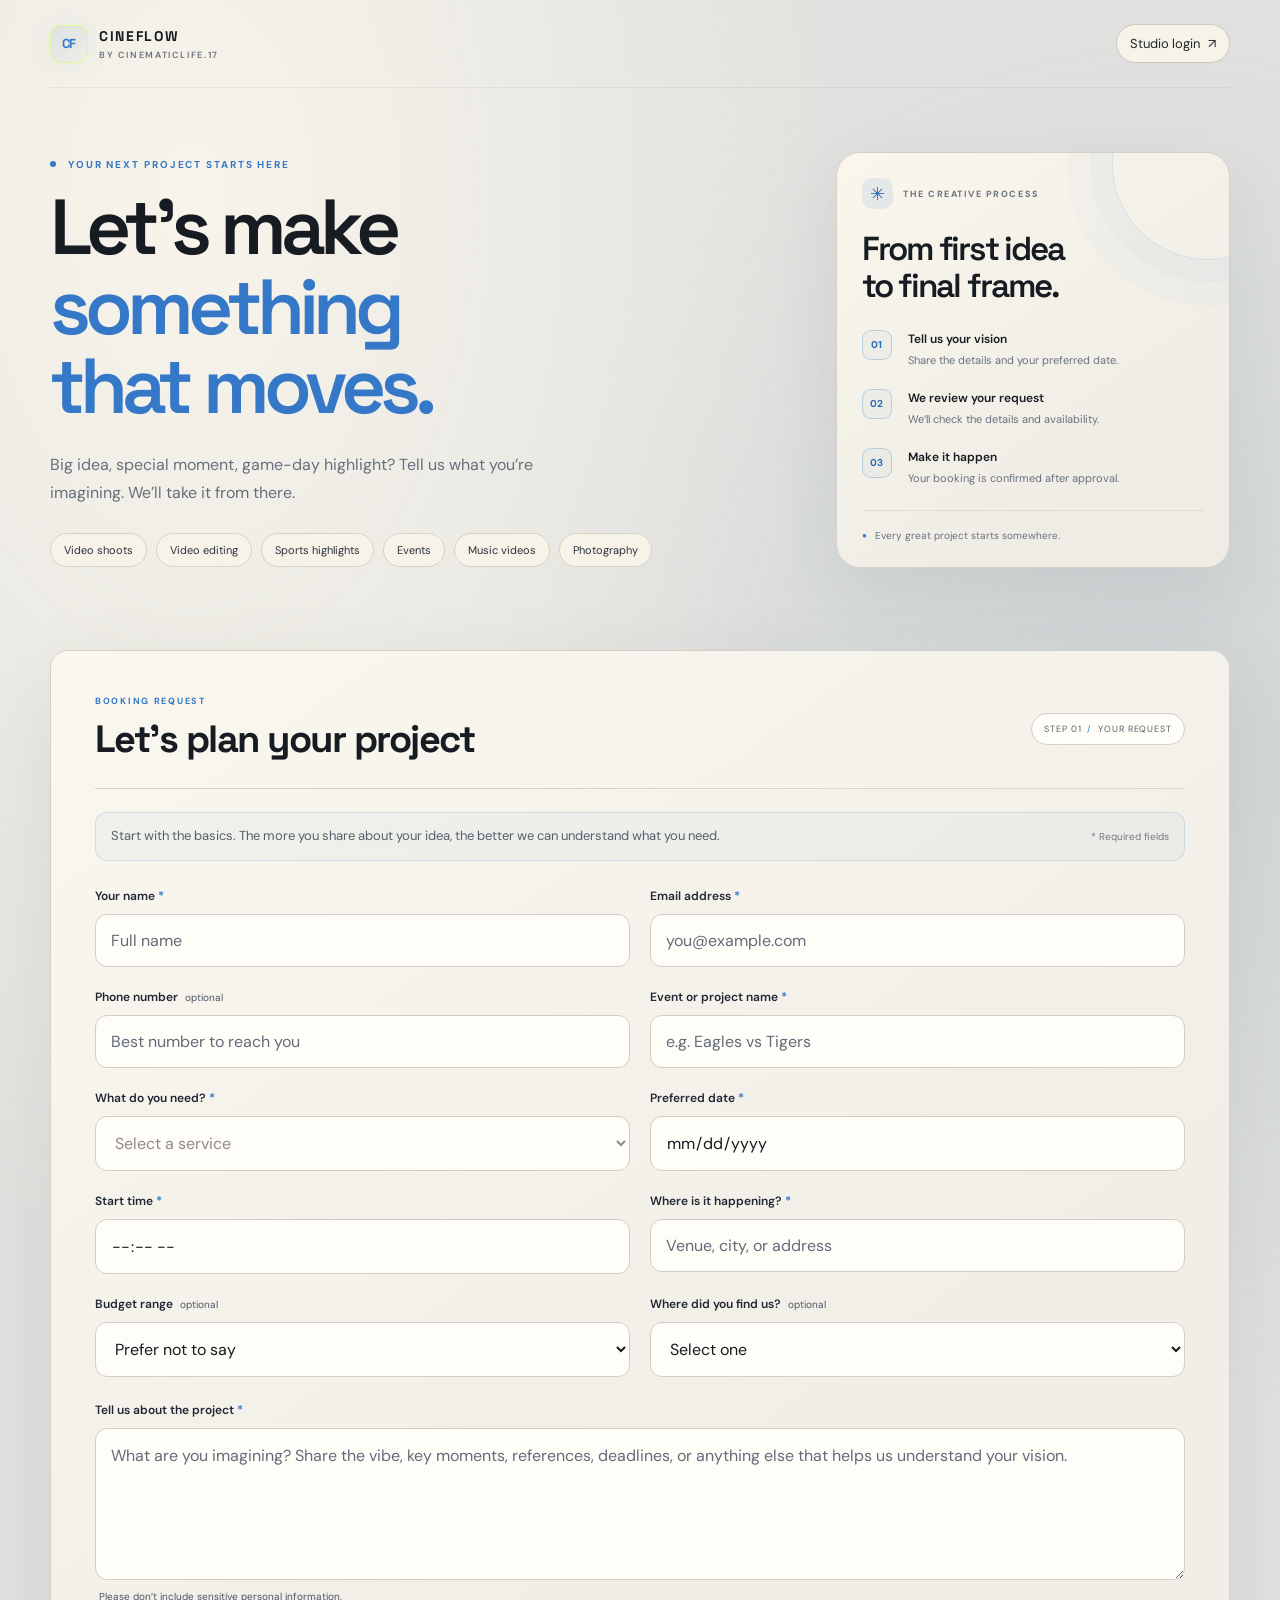
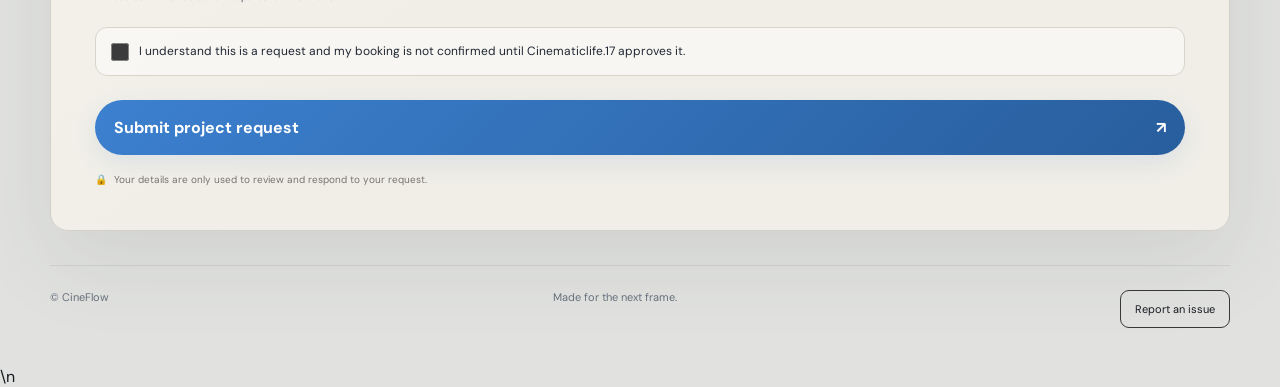
==== index.html @ e33c23ca "Add report issue action to booking page" ====
<!doctype html>
<html lang="en">
<head>
  <meta charset="utf-8">
  <meta name="viewport" content="width=device-width, initial-scale=1">
  <meta name="theme-color" content="#090909">
  <meta name="apple-mobile-web-app-capable" content="yes">
  <meta name="apple-mobile-web-app-status-bar-style" content="black-translucent">
  <meta name="apple-mobile-web-app-title" content="CineFlow">
  <link rel="manifest" href="./manifest.webmanifest">
  <link rel="icon" href="./icon.svg" type="image/svg+xml">
  <link rel="apple-touch-icon" href="./icon.svg">
  <title>Book a Project | CineFlow</title>
  <meta name="description" content="Request a video shoot, editing project, event coverage, sports highlight, music video, or photography session with Cinematiclife.17.">
  <link rel="stylesheet" href="styles.css?v=4">
  <script src="config.js"></script>
</head>
<body>
  <header class="site-header">
    <a class="brand" href="./" aria-label="CineFlow home"><span class="brand-mark">CF</span><span>CINEFLOW<small>BY CINEMATICLIFE.17</small></span></a>
    <a class="header-link" href="admin.html">Studio login <span aria-hidden="true">↗</span></a>
  </header>

  <main class="page-shell">
    <div class="hero-layout">
      <section class="intro">
        <p class="eyebrow"><span class="eyebrow-dot"></span> YOUR NEXT PROJECT STARTS HERE</p>
        <h1>Let’s make<br><span>something that moves.</span></h1>
        <p class="intro-copy">Big idea, special moment, game-day highlight? Tell us what you’re imagining. We’ll take it from there.</p>
        <div class="service-tags" aria-label="Available services">
          <span>Video shoots</span><span>Video editing</span><span>Sports highlights</span><span>Events</span><span>Music videos</span><span>Photography</span>
        </div>
      </section>
      <aside class="process-card" aria-label="How booking works">
        <div class="process-card-top"><span class="process-icon" aria-hidden="true">✳</span><span class="process-kicker">THE CREATIVE PROCESS</span></div>
        <p class="process-title">From first idea<br>to final frame.</p>
        <ol class="process-steps">
          <li><span>01</span><div><strong>Tell us your vision</strong><small>Share the details and your preferred date.</small></div></li>
          <li><span>02</span><div><strong>We review your request</strong><small>We’ll check the details and availability.</small></div></li>
          <li><span>03</span><div><strong>Make it happen</strong><small>Your booking is confirmed after approval.</small></div></li>
        </ol>
        <p class="process-footnote"><span aria-hidden="true">●</span> Every great project starts somewhere.</p>
      </aside>
    </div>

    <section class="form-card" aria-labelledby="booking-title">
      <div class="form-heading"><div><p class="eyebrow">BOOKING REQUEST</p><h2 id="booking-title">Let’s plan your project</h2></div><span class="step-label">STEP 01 <span aria-hidden="true">/</span> YOUR REQUEST</span></div>
      <p class="form-note">Start with the basics. The more you share about your idea, the better we can understand what you need. <span class="required-note">* Required fields</span></p>
      <form id="booking-form">
        <div class="field-grid">
          <label class="field"><span>Your name <b>*</b></span><input name="client_name" autocomplete="name" required maxlength="100" placeholder="Full name"></label>
          <label class="field"><span>Email address <b>*</b></span><input name="client_email" type="email" autocomplete="email" required maxlength="254" placeholder="you@example.com"></label>
          <label class="field"><span>Phone number <small>optional</small></span><input name="client_phone" type="tel" autocomplete="tel" maxlength="40" placeholder="Best number to reach you"></label>
          <label class="field"><span>Event or project name <b>*</b></span><input name="event_name" required maxlength="120" placeholder="e.g. Eagles vs Tigers"></label>
          <label class="field"><span>What do you need? <b>*</b></span><select name="service" required><option value="" disabled selected>Select a service</option><option>Video shoot</option><option>Video editing</option><option>Sports highlights</option><option>Event coverage</option><option>Music video</option><option>Photography</option><option>Other</option></select></label>
          <label class="field"><span>Preferred date <b>*</b></span><input name="requested_date" type="date" required></label>
          <label class="field"><span>Start time <b>*</b></span><input name="requested_time" type="time" required></label>
          <label class="field"><span>Where is it happening? <b>*</b></span><input name="location" required maxlength="200" placeholder="Venue, city, or address"></label>
          <label class="field"><span>Budget range <small>optional</small></span><select name="budget_range"><option value="">Prefer not to say</option><option>Under $100</option><option>$100–$250</option><option>$250–$500</option><option>$500–$1,000</option><option>$1,000+</option><option>Let’s discuss</option></select></label>
          <label class="field"><span>Where did you find us? <small>optional</small></span><select name="referral_source"><option value="">Select one</option><option>Instagram</option><option>TikTok</option><option>YouTube</option><option>Referral</option><option>Website</option><option>Other</option></select></label>
        </div>
        <label class="field message-field"><span>Tell us about the project <b>*</b></span><textarea name="project_details" required maxlength="3000" rows="5" placeholder="What are you imagining? Share the vibe, key moments, references, deadlines, or anything else that helps us understand your vision."></textarea><small class="field-help">Please don’t include sensitive personal information.</small></label>
        <label class="consent"><input type="checkbox" required><span>I understand this is a request and my booking is not confirmed until Cinematiclife.17 approves it.</span></label>
        <button class="button button-primary submit-button" type="submit"><span>Submit project request</span><span aria-hidden="true">↗</span></button>
        <p id="form-status" class="status-message" role="status" aria-live="polite"></p>
        <p class="privacy-note"><span aria-hidden="true">🔒</span> Your details are only used to review and respond to your request.</p>
      </form>
    </section>
    <footer class="site-footer"><span>© <span id="year"></span> CineFlow</span><span>Made for the next frame.</span><button id="report-issue" class="ghost-button" type="button">Report an issue</button></footer>
  </main>

  <section id="error-overlay" class="error-overlay" role="alertdialog" aria-modal="true" aria-labelledby="error-overlay-title" aria-describedby="error-overlay-summary" hidden>
    <div class="error-overlay-card">
      <div class="error-overlay-mark" aria-hidden="true">!</div>
      <p class="error-overlay-eyebrow">CINEFLOW DIAGNOSTICS</p>
      <h2 id="error-overlay-title">Something went wrong</h2>
      <p id="error-overlay-summary">CineFlow caught an unexpected error. The details below can help us find the cause.</p>
      <pre id="error-overlay-details" class="error-overlay-details">Waiting for error details…</pre>
      <div class="error-overlay-actions">
        <button id="error-overlay-copy" class="button button-primary" type="button">Copy error details</button>
        <button id="error-overlay-close" class="ghost-button" type="button">Close overlay</button>
      </div>
      <p class="error-overlay-note">If you were submitting a booking, check the dashboard before trying again to avoid duplicate requests.</p>
    </div>
  </section>
\n  <script type="module" src="app.js?v=10"></script>
</body>
</html>
---- styles.css ----
@import url('https://fonts.googleapis.com/css2?family=DM+Sans:wght@400;500;600;700&family=Space+Grotesk:wght@400;500;600;700&display=swap');
:root{color-scheme:dark;--bg:#090909;--panel:#111;--panel-2:#171717;--line:#2b2b2b;--text:#f4f1eb;--muted:#a3a09b;--accent:#d7ff64;--danger:#ff8e8e;--radius:18px}
*{box-sizing:border-box}
html{background:var(--bg);scroll-behavior:smooth}
body{margin:0;background:radial-gradient(ellipse at 20% 0%,#191d11 0%,transparent 36%),var(--bg);color:var(--text);font-family:'DM Sans',sans-serif;min-height:100vh}
a{color:inherit;text-decoration:none}
button,input,select,textarea{font:inherit}
.site-header{width:min(1180px,calc(100% - 40px));margin:auto;min-height:82px;display:flex;align-items:center;justify-content:space-between;border-bottom:1px solid #ffffff12}
.brand{display:inline-flex;align-items:center;gap:11px;font:700 14px 'Space Grotesk',sans-serif;letter-spacing:.12em}
.brand-mark{width:38px;height:38px;border:1px solid #d7ff64a6;border-radius:11px;display:grid;place-items:center;color:var(--accent);letter-spacing:-.06em;font-size:13px}
.brand small{display:block;font:600 9px 'DM Sans',sans-serif;letter-spacing:.18em;color:var(--muted);margin-top:4px}
.header-link{font-size:13px;color:#d1cec7;display:flex;gap:8px;align-items:center}
.header-link:hover{color:var(--accent)}
.page-shell{width:min(1180px,calc(100% - 40px));margin:0 auto}
.intro{padding:78px 0 44px;max-width:800px}
.eyebrow{font-size:10px;font-weight:700;letter-spacing:.19em;color:var(--accent);margin:0 0 17px}
.eyebrow-dot{display:inline-block;width:6px;height:6px;background:var(--accent);border-radius:50%;margin:0 8px 1px 0;box-shadow:0 0 12px #d7ff6466}
h1,h2,h3,p{margin-top:0}
h1,h2,h3{font-family:'Space Grotesk',sans-serif}
h1{font-size:clamp(42px,7vw,76px);letter-spacing:-.065em;line-height:.99;margin:0 0 24px;font-weight:600}
h1 span{color:var(--accent)}
.intro-copy{max-width:560px;color:#b8b5ae;font-size:16px;line-height:1.75;margin-bottom:25px}
.service-tags{display:flex;flex-wrap:wrap;gap:8px}
.service-tags span{border:1px solid #333;border-radius:999px;padding:8px 12px;color:#d0cdc5;font-size:11px;background:#ffffff04}
.form-card{max-width:900px;background:linear-gradient(145deg,#141414,#0f0f0f);border:1px solid #2b2b2b;border-radius:var(--radius);padding:clamp(20px,4vw,38px);box-shadow:0 25px 90px #0006}
.form-heading{display:flex;align-items:flex-start;justify-content:space-between;gap:18px;border-bottom:1px solid var(--line);padding-bottom:22px;margin-bottom:20px}
.form-heading .eyebrow{margin-bottom:8px}
h2{font-size:clamp(24px,4vw,32px);letter-spacing:-.04em;margin-bottom:0}
.step-label{font-size:10px;letter-spacing:.12em;color:var(--muted);white-space:nowrap;padding-top:7px}
.form-note{font-size:13px;line-height:1.6;color:var(--muted);margin:0 0 27px;max-width:650px}
.field-grid{display:grid;grid-template-columns:repeat(2,minmax(0,1fr));gap:20px}
.field{display:flex;flex-direction:column;gap:9px;min-width:0}
.field>span{font-size:12px;color:#e7e4dd;font-weight:600}
.field b{color:var(--accent)}
.field small{font-size:10px;font-weight:400;color:var(--muted);margin-left:4px}
.field input,.field select,.field textarea{width:100%;border:1px solid #333;background:#0a0a0a;color:var(--text);border-radius:10px;outline:none;padding:14px 13px;min-height:48px;transition:border-color .18s,box-shadow .18s}
.field textarea{resize:vertical;min-height:120px;line-height:1.5}
.field input::placeholder,.field textarea::placeholder{color:#77736c}
.field input:focus,.field select:focus,.field textarea:focus{border-color:#b4d956;box-shadow:0 0 0 3px #d7ff6417}
.field select:invalid{color:#8e8a82}
.message-field{margin-top:22px}
.field-help{color:#8f8b84;font-size:11px}
.consent{display:flex;align-items:flex-start;gap:10px;color:#bdb9b1;font-size:12px;line-height:1.55;margin:24px 0}
.consent input{accent-color:var(--accent);width:16px;height:16px;margin:1px 0 0;flex:none}
.button{border:0;border-radius:10px;padding:15px 18px;display:flex;align-items:center;justify-content:space-between;gap:20px;font-weight:700;cursor:pointer;transition:transform .18s,opacity .18s}
.button:hover{transform:translateY(-1px)}
.button:disabled{opacity:.55;cursor:wait;transform:none}
.button-primary{background:var(--accent);color:#111}
.submit-button{width:100%}
.status-message{font-size:13px;line-height:1.6;margin:14px 0 0;color:var(--accent);min-height:0}
.status-message:empty{display:none}
.status-message.error{color:var(--danger)}
.privacy-note{font-size:10px;color:#77736c;margin:18px 0 0}
.site-footer{display:flex;justify-content:space-between;gap:15px;padding:30px 0 38px;color:#77736c;font-size:11px}
.admin-shell{width:min(1180px,calc(100% - 40px));margin:0 auto;padding:55px 0 40px}
.admin-top{display:flex;justify-content:space-between;align-items:flex-start;gap:20px;margin-bottom:30px}
.admin-top h1{font-size:clamp(32px,5vw,52px);margin-bottom:10px}
.admin-top p{color:var(--muted);font-size:14px}
.ghost-button{background:transparent;color:var(--text);border:1px solid #393939;border-radius:9px;padding:11px 14px;cursor:pointer}
.auth-card{max-width:460px;border:1px solid var(--line);background:#111;border-radius:var(--radius);padding:28px}
.auth-card h2{margin-bottom:8px}
.auth-card>p{color:var(--muted);font-size:13px;line-height:1.6;margin-bottom:24px}
.auth-card .field{margin-bottom:17px}
.auth-card .button{width:100%;margin-top:7px}
.admin-message{color:var(--muted);font-size:13px;line-height:1.5;margin-top:14px}
.dashboard-toolbar{display:flex;align-items:center;justify-content:space-between;gap:14px;margin:24px 0}
.filter-row{display:flex;gap:8px;flex-wrap:wrap}
.filter-button{background:#151515;color:#aaa;border:1px solid #303030;padding:9px 12px;border-radius:999px;font-size:12px;cursor:pointer}
.filter-button.active{color:var(--accent);border-color:#647b2a;background:#1b2112}
.booking-list{display:grid;gap:12px}
.booking-card{background:#111;border:1px solid var(--line);border-radius:14px;padding:20px}
.booking-card-top{display:flex;justify-content:space-between;gap:16px;align-items:flex-start}
.booking-card h3{font-size:18px;margin:0 0 6px}
.booking-meta{color:var(--muted);font-size:12px;line-height:1.7}
.status-pill{display:inline-flex;align-items:center;gap:6px;border:1px solid #424242;border-radius:999px;padding:6px 9px;font-size:10px;text-transform:uppercase;letter-spacing:.08em;white-space:nowrap}
.status-pill.pending{color:#f3d58a;border-color:#65552b}.status-pill.approved{color:var(--accent);border-color:#465526}.status-pill.declined,.status-pill.cancelled{color:#ff9a9a;border-color:#653939}
.booking-details{color:#d4d0c9;font-size:13px;line-height:1.7;white-space:pre-wrap;margin:15px 0}
.booking-actions{display:flex;flex-wrap:wrap;gap:8px;border-top:1px solid #292929;padding-top:14px}
.booking-actions button{border:1px solid #393939;background:#171717;color:#eee;border-radius:8px;padding:9px 12px;font-size:12px;cursor:pointer}
.booking-actions button.approve{background:var(--accent);border-color:var(--accent);color:#111;font-weight:700}
.empty-state{border:1px dashed #333;border-radius:14px;padding:32px;text-align:center;color:var(--muted);font-size:13px}
[hidden]{display:none!important}
@media(max-width:640px){.site-header,.page-shell,.admin-shell{width:calc(100% - 28px)}.site-header{min-height:70px}.brand{font-size:12px}.brand-mark{width:34px;height:34px}.header-link{font-size:11px}.intro{padding:55px 0 30px}h1{font-size:clamp(39px,12vw,58px)}.intro-copy{font-size:14px}.form-card{padding:20px 16px}.field-grid{grid-template-columns:1fr;gap:17px}.form-heading{gap:8px}.step-label{font-size:9px}.site-footer{font-size:10px}.admin-shell{padding-top:38px}.admin-top{align-items:center}.admin-top h1{font-size:36px}.booking-card{padding:15px}.booking-card-top{flex-direction:column}.dashboard-toolbar{align-items:flex-start;flex-direction:column}.auth-card{padding:21px}}
@media(prefers-reduced-motion:reduce){*,*::before,*::after{scroll-behavior:auto!important;transition:none!important}}
/* Owner booking calendar */
.calendar-panel{border:1px solid var(--line);background:linear-gradient(145deg,#121212,#0d0d0d);border-radius:var(--radius);padding:clamp(16px,3vw,28px);margin:22px 0 34px}
.calendar-panel-heading{display:flex;align-items:flex-start;justify-content:space-between;gap:20px}
.calendar-panel-heading .eyebrow{margin-bottom:8px}
.calendar-panel-heading h2{margin:0 0 8px}
.calendar-subtitle{color:var(--muted);font-size:12px;line-height:1.5;margin:0}
.calendar-nav{display:flex;align-items:center;gap:10px}
.calendar-nav strong{font:600 13px 'Space Grotesk',sans-serif;min-width:125px;text-align:center}
.calendar-nav button:disabled{opacity:.35;cursor:not-allowed}
.calendar-legend{display:flex;flex-wrap:wrap;gap:14px;margin:22px 0 14px;color:var(--muted);font-size:10px}
.calendar-legend span{display:flex;align-items:center;gap:6px}
.calendar-legend .calendar-dot{display:inline-block;width:7px;height:7px;border-radius:50%}
.calendar-weekdays,.calendar-grid{display:grid;grid-template-columns:repeat(7,minmax(0,1fr));gap:5px}
.calendar-weekdays{margin-bottom:7px}
.calendar-weekdays span{text-align:center;color:#8c8982;font-size:10px;padding:7px 0}
.calendar-cell{min-width:0;min-height:58px;border-radius:9px}
.calendar-blank{background:transparent}
.calendar-day{position:relative;display:flex;flex-direction:column;align-items:center;justify-content:flex-start;gap:7px;padding:9px 2px 5px;background:#151515;border:1px solid #292929;color:var(--text);cursor:pointer}
.calendar-day:hover{border-color:#778d3b;background:#1a1e14}
.calendar-day.selected{border-color:var(--accent);background:#202715;box-shadow:inset 0 0 0 1px #d7ff6433}
.calendar-day.today .calendar-number{color:var(--accent);font-weight:700}
.calendar-number{font-size:12px;line-height:1.2}
.calendar-dots{min-height:7px;display:flex;justify-content:center;align-items:center;gap:3px;flex-wrap:wrap;max-width:100%}
.calendar-dot{width:6px;height:6px;display:inline-block;border-radius:50%;background:#8e8e8e;flex:none}
.calendar-dot.pending{background:#f3d58a}
.calendar-dot.approved{background:var(--accent)}
.calendar-dot.declined{background:#ff8e8e}
.calendar-dot.cancelled{background:#b18cff}
.calendar-day-panel{border-top:1px solid var(--line);margin-top:20px;padding-top:20px}
.calendar-day-panel .eyebrow{margin-bottom:7px}
.calendar-day-panel h3{font-size:18px;margin:0 0 12px}
.calendar-day-bookings{display:grid;gap:8px}
.calendar-booking{display:grid;grid-template-columns:minmax(0,1fr) auto;gap:5px 12px;align-items:center;border:1px solid #2c2c2c;border-radius:10px;background:#151515;padding:12px}
.calendar-booking>div{display:flex;flex-direction:column;gap:4px;min-width:0}
.calendar-booking strong{font-size:13px;overflow-wrap:anywhere}
.calendar-booking>div span,.calendar-booking p{color:var(--muted);font-size:11px;margin:0}
.calendar-booking p{grid-column:1/-1;overflow-wrap:anywhere}
.calendar-booking .status-pill{grid-column:2;grid-row:1;align-self:start}
@media(max-width:640px){.calendar-panel{padding:14px 10px}.calendar-panel-heading{flex-direction:column;gap:16px}.calendar-nav{width:100%;justify-content:space-between}.calendar-nav strong{flex:1}.calendar-weekdays,.calendar-grid{gap:3px}.calendar-cell{min-height:48px}.calendar-day{padding-top:7px;border-radius:7px}.calendar-number{font-size:11px}.calendar-dot{width:5px;height:5px}.calendar-legend{gap:9px}.calendar-legend span{font-size:9px}.calendar-booking{padding:10px;gap:8px}}


/* CineFlow booking experience refresh */
body{background:radial-gradient(ellipse at 13% 8%,#202512 0%,transparent 35%),radial-gradient(ellipse at 92% 28%,#171b20 0%,transparent 30%),var(--bg)}
.site-header{min-height:88px;border-bottom-color:#ffffff18}
.brand-mark{background:linear-gradient(145deg,#d7ff641a,#d7ff6405);box-shadow:0 0 28px #d7ff640d}
.header-link{padding:10px 13px;border:1px solid #ffffff1c;border-radius:999px;background:#ffffff04;transition:border-color .2s,background .2s}
.header-link:hover{border-color:#d7ff6477;background:#d7ff640a}
.hero-layout{display:grid;grid-template-columns:minmax(0,1.35fr) minmax(290px,.75fr);align-items:center;gap:clamp(30px,6vw,80px);padding:40px 0 58px}
.intro{padding:30px 0 25px;max-width:740px}
.intro h1{font-size:clamp(46px,6.2vw,78px);line-height:1.02;letter-spacing:-.075em}
.intro h1 span{display:inline-block;text-wrap:balance;text-shadow:0 0 42px #d7ff6412}
.intro-copy{max-width:510px;font-size:16px;color:#c2bfb7;line-height:1.8}
.service-tags{gap:9px}
.service-tags span{padding:9px 13px;border-color:#ffffff1c;background:linear-gradient(135deg,#ffffff09,#ffffff02);font-size:11px}
.process-card{position:relative;overflow:hidden;border:1px solid #ffffff20;border-radius:24px;padding:25px;background:linear-gradient(145deg,#191d14,#101111 72%);box-shadow:0 28px 90px #0005}
.process-card:before{content:"";position:absolute;right:-75px;top:-85px;width:190px;height:190px;border:1px solid #d7ff6422;border-radius:50%;box-shadow:0 0 0 22px #d7ff6405,0 0 0 46px #d7ff6403;pointer-events:none}
.process-card-top{display:flex;align-items:center;gap:10px;position:relative}
.process-icon{width:31px;height:31px;display:grid;place-items:center;border-radius:10px;background:#d7ff6417;color:var(--accent);font-size:18px}
.process-kicker{font-size:9px;letter-spacing:.17em;font-weight:700;color:#b4b1a9}
.process-title{font:600 clamp(25px,2.6vw,34px)/1.1 'Space Grotesk',sans-serif;letter-spacing:-.055em;margin:22px 0 25px}
.process-steps{list-style:none;margin:0;padding:0;display:grid;gap:20px}
.process-steps li{display:grid;grid-template-columns:34px minmax(0,1fr);gap:12px;align-items:start}
.process-steps li>span{width:30px;height:30px;border:1px solid #d7ff643b;border-radius:9px;display:grid;place-items:center;color:var(--accent);font-size:10px;font-weight:700}
.process-steps li div{display:grid;gap:5px;padding-top:1px}
.process-steps strong{font-size:12px;font-weight:600}
.process-steps small{color:var(--muted);font-size:11px;line-height:1.55}
.process-footnote{display:flex;align-items:center;gap:8px;border-top:1px solid #ffffff14;padding-top:18px;margin:23px 0 0;color:#9e9b93;font-size:10px}
.process-footnote span{color:var(--accent);font-size:8px}
.form-card{max-width:none;position:relative;border-color:#ffffff20;background:linear-gradient(145deg,#151615,#101010 60%);box-shadow:0 30px 100px #0005;padding:clamp(22px,4vw,44px)}
.form-heading{align-items:center;padding-bottom:25px;margin-bottom:23px}
.form-heading .eyebrow{font-size:9px}
.form-heading h2{font-size:clamp(27px,3.5vw,38px)}
.step-label{border:1px solid #ffffff1a;border-radius:999px;padding:9px 12px;font-size:9px;letter-spacing:.1em}
.step-label span{color:var(--accent);padding:0 3px}
.form-note{max-width:none;display:flex;align-items:center;justify-content:space-between;gap:15px;padding:13px 15px;border:1px solid #d7ff641a;border-radius:12px;background:#d7ff6406;color:#c3c0b7;margin-bottom:27px}
.required-note{color:#99968f;font-size:10px;white-space:nowrap}
.field-grid{gap:22px 20px}
.field{gap:10px}
.field>span{font-size:12px}
.field input,.field select,.field textarea{border-color:#383a35;background:#0b0c0a;border-radius:12px;padding:15px;min-height:51px}
.field input:hover,.field select:hover,.field textarea:hover{border-color:#55594b}
.field input:focus,.field select:focus,.field textarea:focus{border-color:var(--accent);box-shadow:0 0 0 3px #d7ff6417}
.field textarea{min-height:145px}
.message-field{margin-top:25px}
.consent{padding:14px 15px;border:1px solid #ffffff12;border-radius:12px;background:#ffffff03}
.consent input{width:18px;height:18px}
.button{border-radius:12px;padding:17px 19px}
.submit-button{box-shadow:0 8px 25px #d7ff6410}
.submit-button:hover{box-shadow:0 12px 32px #d7ff641b}
.privacy-note{display:flex;gap:7px;align-items:center}
.site-footer{border-top:1px solid #ffffff12;margin-top:34px;padding-top:24px}
@media(max-width:820px){.hero-layout{grid-template-columns:1fr;gap:24px;padding-top:22px}.intro{padding:30px 0 5px;max-width:760px}.process-card{max-width:none}.process-steps{grid-template-columns:repeat(3,minmax(0,1fr));gap:12px}.process-steps li{grid-template-columns:30px minmax(0,1fr);gap:8px}.process-steps small{font-size:10px}}
@media(max-width:640px){.site-header{min-height:72px}.hero-layout{padding:18px 0 34px;gap:20px}.intro{padding:28px 0 4px}.intro h1{font-size:clamp(43px,11.5vw,62px)}.intro-copy{font-size:14px}.process-card{padding:20px;border-radius:18px}.process-title{font-size:29px;margin:18px 0 20px}.process-steps{grid-template-columns:1fr;gap:15px}.process-steps li{grid-template-columns:30px minmax(0,1fr)}.process-steps small{font-size:11px}.form-card{padding:21px 16px}.form-heading{align-items:flex-start}.form-heading h2{font-size:27px}.step-label{font-size:8px;padding:8px 9px}.form-note{align-items:flex-start;flex-direction:column;gap:6px;padding:12px}.field-grid{gap:18px}.field input,.field select,.field textarea{min-height:50px;font-size:16px}.consent{font-size:11px}.submit-button{padding:16px}.site-footer{margin-top:24px}}
@media(prefers-reduced-motion:reduce){.header-link,.button{transition:none}}


/* Color direction inspired by the warm ivory, slate, blue and muted-gold reference */
:root{
  --bg:#e2e3e1;
  --panel:#f7f3e9;
  --text:#171b22;
  --muted:#68717d;
  --line:#d6d3ca;
  --accent:#3478c7;
}
body{
  color:var(--text);
  background:
    radial-gradient(ellipse at 15% 10%,#f8f4eb 0%,transparent 42%),
    radial-gradient(ellipse at 90% 36%,#d0d5d6 0%,transparent 40%),
    #e1e2df;
}
.site-header{border-bottom-color:#252a3212}
.brand-mark{background:linear-gradient(145deg,#3478c71b,#3478c705);box-shadow:0 0 28px #3478c710}
.header-link{color:#202630;border-color:#c9c7c0;background:#f7f3e9}
.header-link:hover{border-color:#3478c7;background:#ffffff}
.intro h1 span{text-shadow:none}
.intro-copy{color:#66707c}
.service-tags span{color:#29313b;border-color:#d6d2c8;background:#f7f3e9}
.process-card{
  color:#171b22;
  border-color:#d4d0c6;
  background:linear-gradient(145deg,#faf6ed,#eeece5 78%);
  box-shadow:0 28px 70px #333b4415;
}
.process-card:before{border-color:#3478c728;box-shadow:0 0 0 22px #3478c709,0 0 0 46px #3478c705}
.process-icon{background:#3478c71b;color:#286bb6}
.process-kicker{color:#68717d}
.process-steps li>span{border-color:#3478c747;color:#286bb6;background:#3478c70a}
.process-steps small{color:#68717d}
.process-footnote{border-top-color:#20263016;color:#68717d}
.process-footnote span{color:#3478c7}
.form-card{
  border-color:#d3d0c7;
  background:linear-gradient(145deg,#faf7ef,#f0eee7 65%);
  box-shadow:0 30px 85px #333b4418;
}
.step-label{border-color:#d4d1c8;background:#fffdf7;color:#56606c}
.step-label span{color:#3478c7}
.form-note{border-color:#3478c729;background:#3478c70a;color:#56606c}
.required-note{color:#737984}
.field input,.field select,.field textarea{color:#171b22;border-color:#d1cec5;background:#fffdf8}
.field input::placeholder,.field textarea::placeholder{color:#858b93}
.field input:hover,.field select:hover,.field textarea:hover{border-color:#a7b6c6}
.field input:focus,.field select:focus,.field textarea:focus{border-color:#3478c7;box-shadow:0 0 0 3px #3478c71b}
.consent{border-color:#d8d4ca;background:#ffffff70}
.consent input{accent-color:#3478c7}
.button{border-radius:999px}
.submit-button{color:#fff;background:linear-gradient(135deg,#3c80cf,#285e9d);box-shadow:0 8px 25px #3478c71c}
.submit-button:hover{background:linear-gradient(135deg,#2f72bd,#214f86);box-shadow:0 12px 32px #3478c72a}
.site-footer{border-top-color:#252a3218;color:#68717d}
.calendar-panel{background:linear-gradient(145deg,#faf7ef,#f0eee7);border-color:#d4d0c6}
.calendar-weekdays span{color:#68717d}
.calendar-day{background:#fffdf8;border-color:#d8d5cc;color:#171b22}
.calendar-day:hover{border-color:#3478c7;background:#edf4fb}
.calendar-day.selected{border-color:#3478c7;background:#e4eef9;box-shadow:inset 0 0 0 1px #3478c72b}
.calendar-day.today .calendar-number{color:#3478c7}
.calendar-booking{border-color:#d8d5cc;background:#fffdf8}
.calendar-day-panel{border-top-color:#d8d5cc}
@media(prefers-reduced-motion:reduce){.header-link,.button{transition:none}}


/* Calendar entries identify the approved project type, not just a dot */
.calendar-day{align-items:stretch;min-width:0;gap:6px}
.calendar-events{display:flex;flex-direction:column;gap:3px;width:100%;min-width:0}
.calendar-event-label{display:flex;align-items:center;justify-content:flex-start;gap:3px;min-width:0;padding:3px 4px;border-radius:5px;background:#3478c71a;color:#245f9e;font-size:9px;font-weight:700;line-height:1.2;text-align:left}
.calendar-event-label>span:last-child{overflow:hidden;text-overflow:ellipsis;white-space:nowrap}
.calendar-extra{font-size:9px;color:#68717d;text-align:left;padding-left:3px}
@media(max-width:640px){
 .calendar-event-label{font-size:8px;padding:3px 2px;gap:2px}
 .calendar-day{padding-left:2px;padding-right:2px}
 .calendar-extra{font-size:8px}
}


/* Accessible contrast for the light theme form labels and helper text */
.field>span,
.field label,
.field legend { color: #202733 !important; }
.field small,
.field .hint,
.form-hint,
.help-text { color: #4b5563 !important; }
.field input,
.field select,
.field textarea { color: #171b22; }
.field input::placeholder,
.field textarea::placeholder { color: #626b78; opacity: 1; }
#form-status { color: #202733; font-weight: 600; }
.consent,
.consent label,
.consent span { color: #202733; }


/* Booking-page diagnostic error overlay */
.error-overlay[hidden]{display:none!important}
.error-overlay{position:fixed;inset:0;z-index:9999;display:grid;place-items:center;padding:18px;background:rgba(18,23,31,.78);backdrop-filter:blur(8px);-webkit-backdrop-filter:blur(8px);overflow-y:auto}
.error-overlay-card{width:min(620px,100%);max-height:calc(100dvh - 36px);overflow:auto;background:#f7f3e9;color:#171b22;border:1px solid #d1cec5;border-radius:20px;padding:clamp(20px,5vw,32px);box-shadow:0 30px 100px #0008}
.error-overlay-mark{width:38px;height:38px;display:grid;place-items:center;border-radius:50%;background:#ffe5e5;color:#9d2222;font-weight:800;font-size:22px}
.error-overlay-eyebrow{font-size:10px;font-weight:800;letter-spacing:.16em;color:#285e9d;margin:18px 0 8px}
.error-overlay-card h2{font-size:clamp(25px,5vw,32px);margin:0 0 10px;letter-spacing:-.04em}
.error-overlay-card>p:not(.error-overlay-eyebrow){font-size:13px;line-height:1.6;color:#4b5563}
.error-overlay-details{white-space:pre-wrap;overflow-wrap:anywhere;max-height:30dvh;overflow:auto;padding:14px;border-radius:10px;background:#e8e9e7;border:1px solid #d0d2d0;color:#252b34;font:12px/1.55 ui-monospace,SFMono-Regular,Menlo,monospace;user-select:text;-webkit-user-select:text}
.error-overlay-actions{display:flex;gap:10px;flex-wrap:wrap;margin-top:15px}
.error-overlay-actions .button,.error-overlay-actions .ghost-button{min-height:44px;justify-content:center}
.error-overlay-actions .button{flex:1}
.error-overlay-actions .ghost-button{color:#252b34;border-color:#c7c9c8}
.error-overlay-note{margin:16px 0 0!important;font-size:11px!important}
@media(max-width:480px){.error-overlay{padding:10px}.error-overlay-card{max-height:calc(100dvh - 20px);border-radius:15px;padding:20px}.error-overlay-actions{flex-direction:column}.error-overlay-actions .button,.error-overlay-actions .ghost-button{width:100%}}
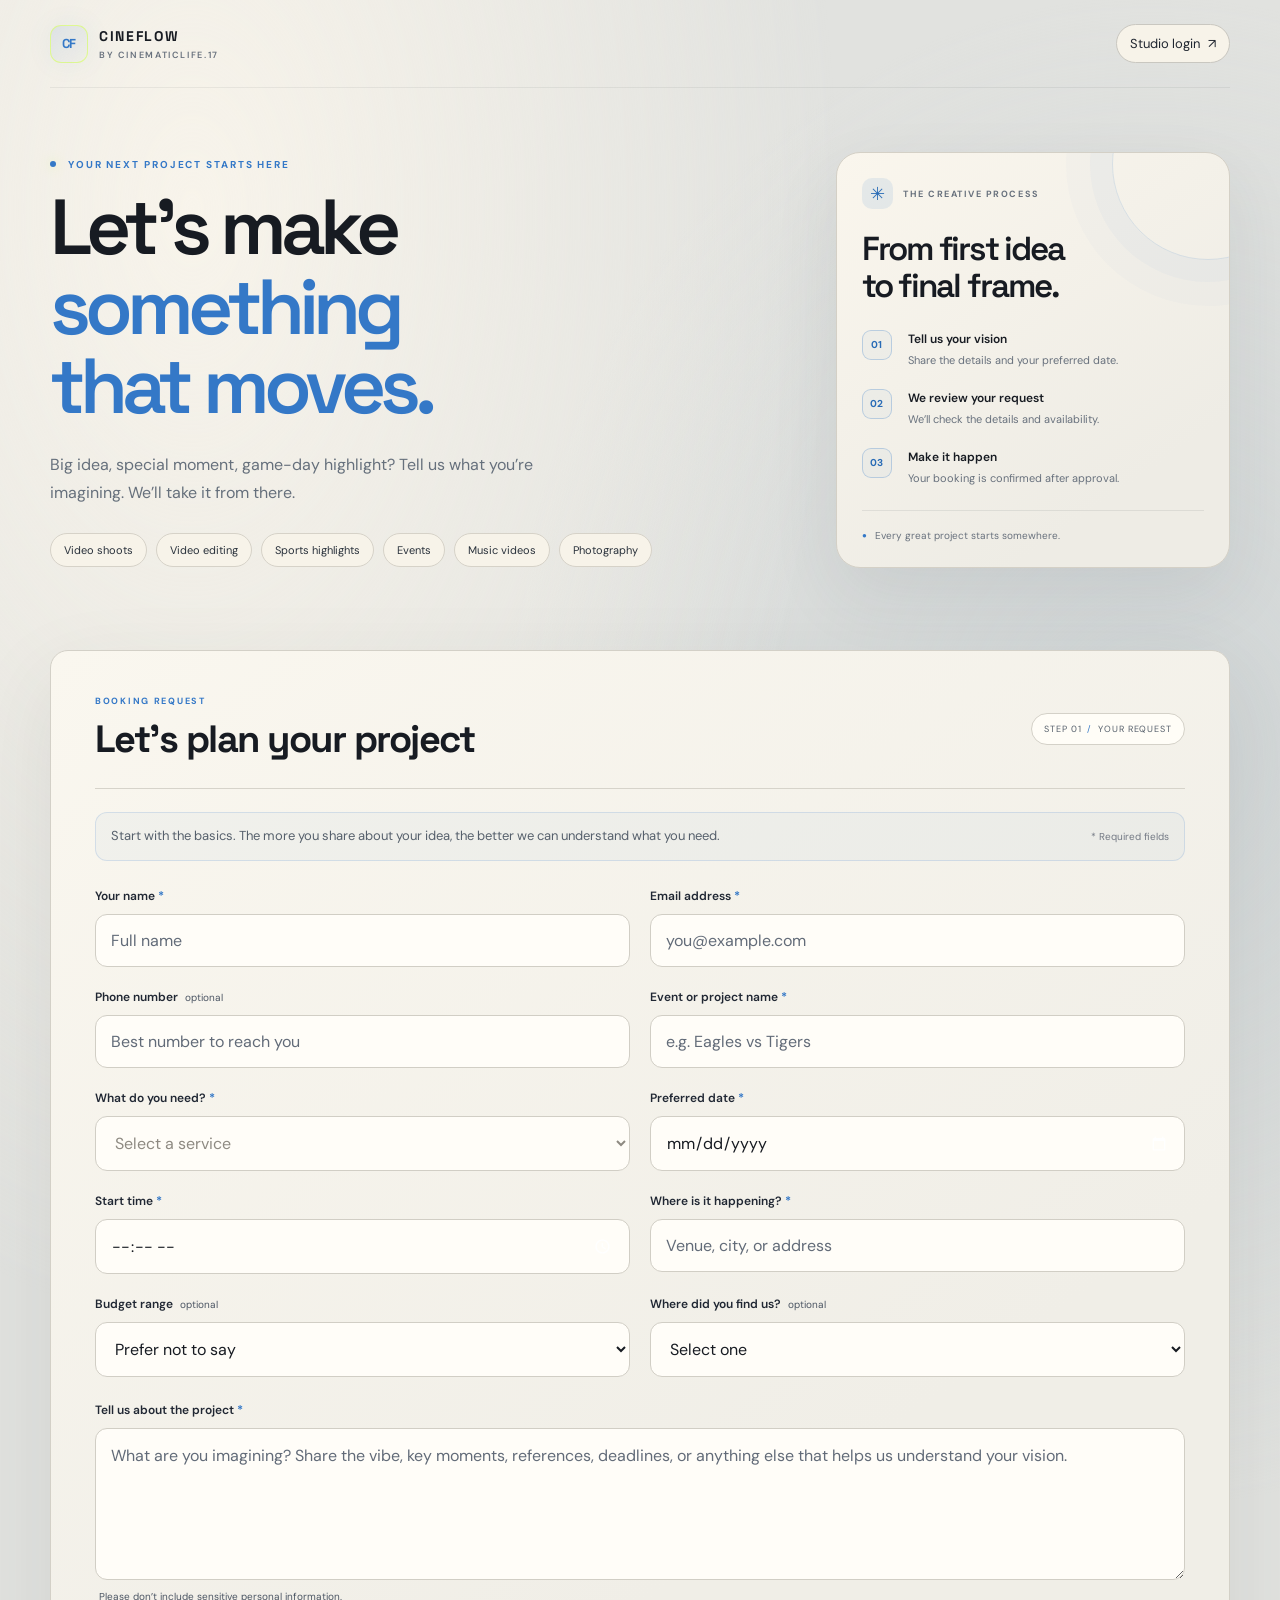
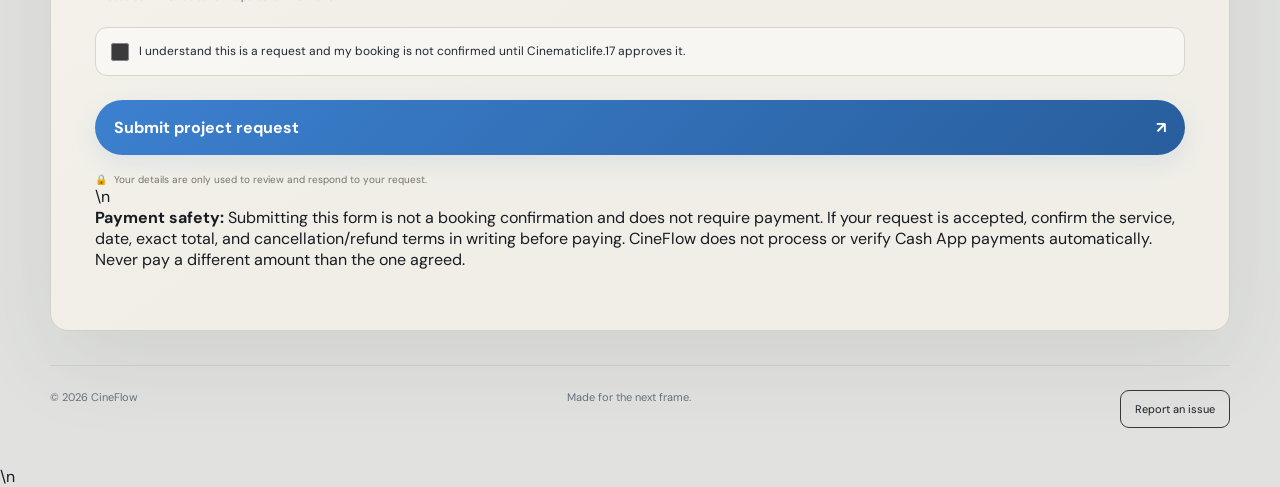
==== commit d0eeea7a: "Explain payment safety before booking requests" ====
--- a/index.html
+++ b/index.html
@@ -63,7 +63,7 @@
         <label class="consent"><input type="checkbox" required><span>I understand this is a request and my booking is not confirmed until Cinematiclife.17 approves it.</span></label>
         <button class="button button-primary submit-button" type="submit"><span>Submit project request</span><span aria-hidden="true">↗</span></button>
         <p id="form-status" class="status-message" role="status" aria-live="polite"></p>
-        <p class="privacy-note"><span aria-hidden="true">🔒</span> Your details are only used to review and respond to your request.</p>
+        <p class="privacy-note"><span aria-hidden="true">🔒</span> Your details are only used to review and respond to your request.</p>\n        <p class="payment-disclosure"><strong>Payment safety:</strong> Submitting this form is not a booking confirmation and does not require payment. If your request is accepted, confirm the service, date, exact total, and cancellation/refund terms in writing before paying. CineFlow does not process or verify Cash App payments automatically. Never pay a different amount than the one agreed.</p>
       </form>
     </section>
     <footer class="site-footer"><span>© <span id="year"></span> CineFlow</span><span>Made for the next frame.</span><button id="report-issue" class="ghost-button" type="button">Report an issue</button></footer>
--- a/styles.css
+++ b/styles.css
@@ -73,7 +73,7 @@
 .booking-card h3{font-size:18px;margin:0 0 6px}
 .booking-meta{color:var(--muted);font-size:12px;line-height:1.7}
 .status-pill{display:inline-flex;align-items:center;gap:6px;border:1px solid #424242;border-radius:999px;padding:6px 9px;font-size:10px;text-transform:uppercase;letter-spacing:.08em;white-space:nowrap}
-.status-pill.pending{color:#f3d58a;border-color:#65552b}.status-pill.approved{color:var(--accent);border-color:#465526}.status-pill.declined,.status-pill.cancelled{color:#ff9a9a;border-color:#653939}
+.status-pill.pending{color:#f3d58a;border-color:#65552b}.status-pill.read{color:#b8c6ff;border-color:#424e78}.status-pill.approved{color:var(--accent);border-color:#465526}.status-pill.declined,.status-pill.cancelled{color:#ff9a9a;border-color:#653939}
 .booking-details{color:#d4d0c9;font-size:13px;line-height:1.7;white-space:pre-wrap;margin:15px 0}
 .booking-actions{display:flex;flex-wrap:wrap;gap:8px;border-top:1px solid #292929;padding-top:14px}
 .booking-actions button{border:1px solid #393939;background:#171717;color:#eee;border-radius:8px;padding:9px 12px;font-size:12px;cursor:pointer}
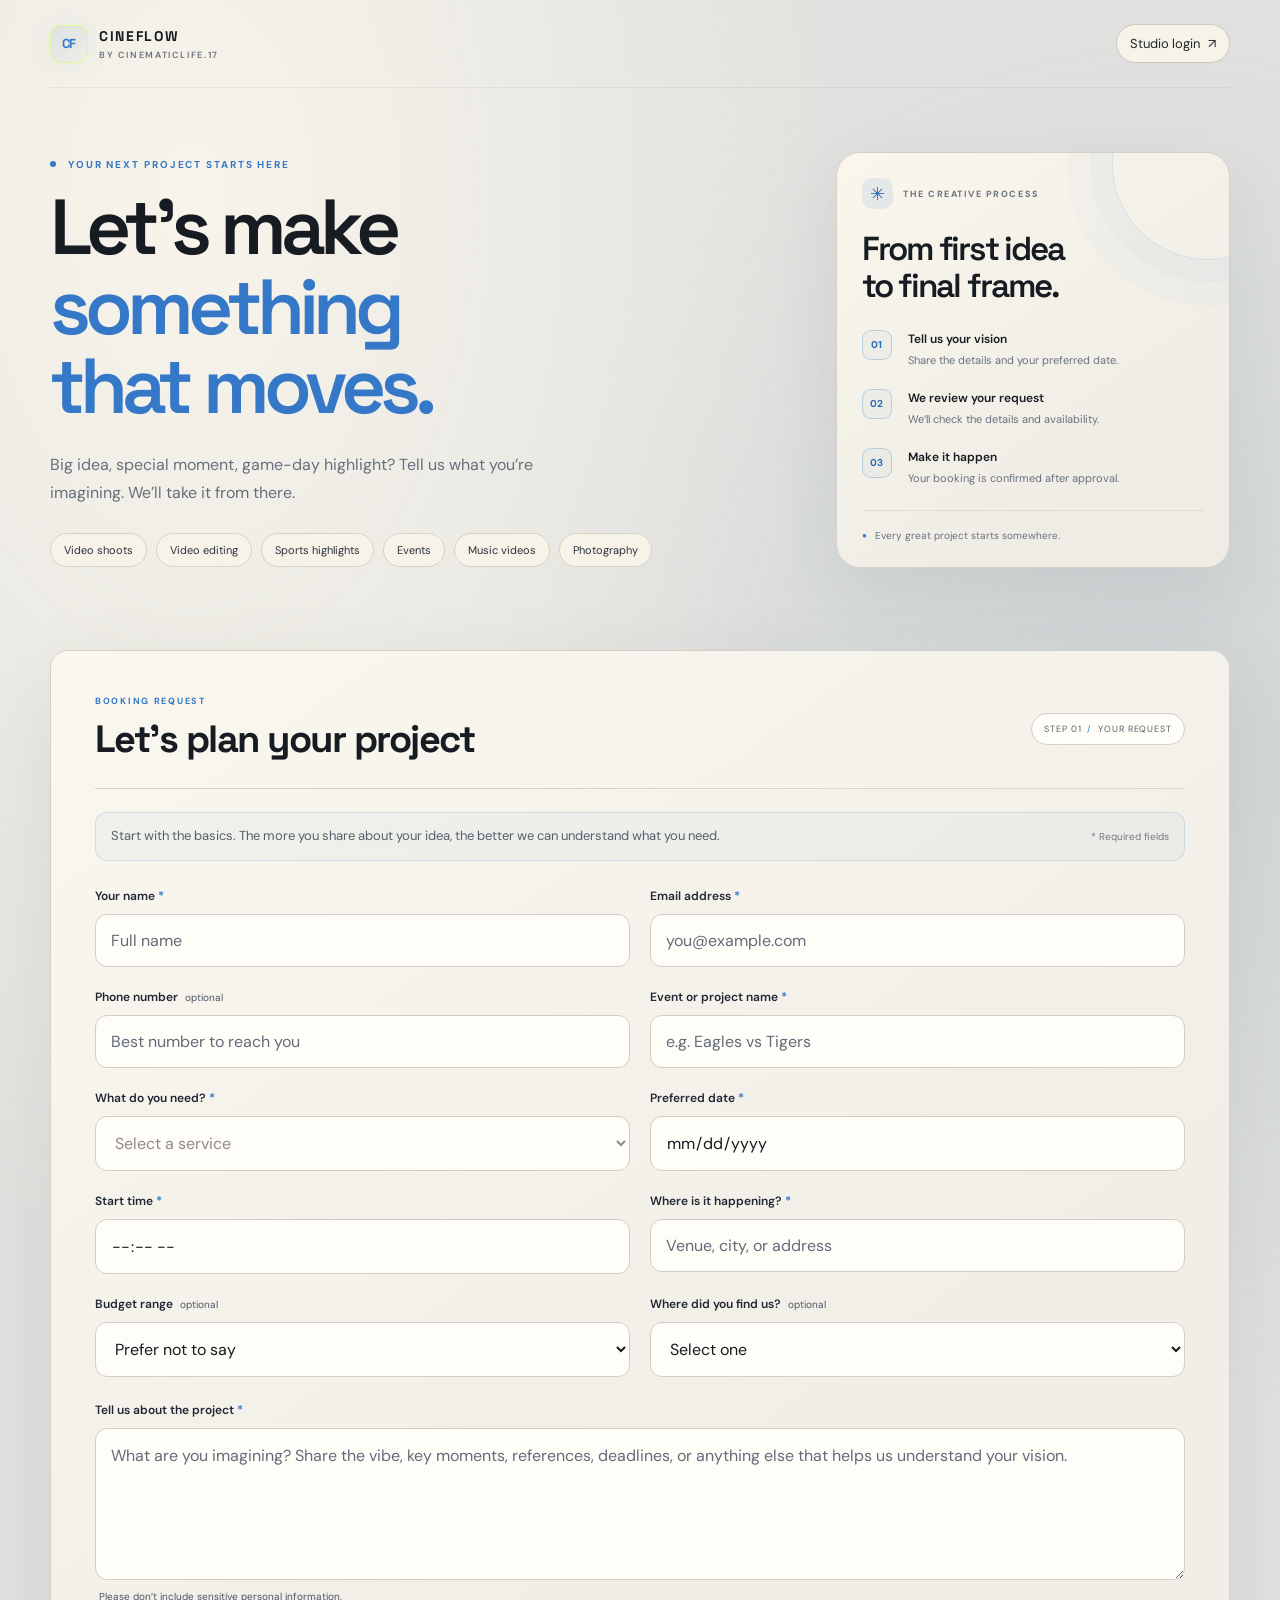
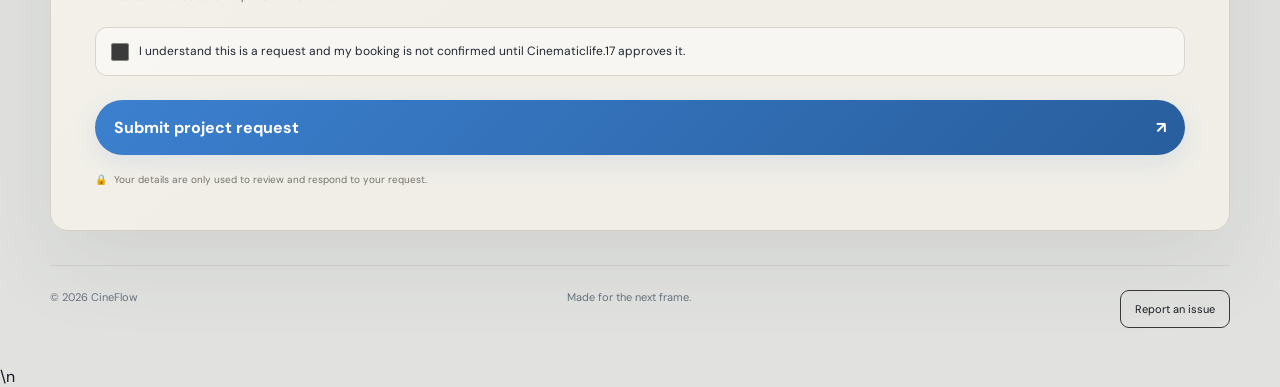
==== commit 5b26752a: "Remove payment disclosure from booking form" ====
--- a/index.html
+++ b/index.html
@@ -12,7 +12,7 @@
   <link rel="apple-touch-icon" href="./icon.svg">
   <title>Book a Project | CineFlow</title>
   <meta name="description" content="Request a video shoot, editing project, event coverage, sports highlight, music video, or photography session with Cinematiclife.17.">
-  <link rel="stylesheet" href="styles.css?v=4">
+  <link rel="stylesheet" href="styles.css?v=6">
   <script src="config.js"></script>
 </head>
 <body>
@@ -63,7 +63,7 @@
         <label class="consent"><input type="checkbox" required><span>I understand this is a request and my booking is not confirmed until Cinematiclife.17 approves it.</span></label>
         <button class="button button-primary submit-button" type="submit"><span>Submit project request</span><span aria-hidden="true">↗</span></button>
         <p id="form-status" class="status-message" role="status" aria-live="polite"></p>
-        <p class="privacy-note"><span aria-hidden="true">🔒</span> Your details are only used to review and respond to your request.</p>\n        <p class="payment-disclosure"><strong>Payment safety:</strong> Submitting this form is not a booking confirmation and does not require payment. If your request is accepted, confirm the service, date, exact total, and cancellation/refund terms in writing before paying. CineFlow does not process or verify Cash App payments automatically. Never pay a different amount than the one agreed.</p>
+        <p class="privacy-note"><span aria-hidden="true">🔒</span> Your details are only used to review and respond to your request.</p>
       </form>
     </section>
     <footer class="site-footer"><span>© <span id="year"></span> CineFlow</span><span>Made for the next frame.</span><button id="report-issue" class="ghost-button" type="button">Report an issue</button></footer>
@@ -83,6 +83,6 @@
       <p class="error-overlay-note">If you were submitting a booking, check the dashboard before trying again to avoid duplicate requests.</p>
     </div>
   </section>
-\n  <script type="module" src="app.js?v=10"></script>
+\n  <script type="module" src="app.js?v=12"></script>
 </body>
 </html>
--- a/styles.css
+++ b/styles.css
@@ -291,3 +291,4 @@
 .error-overlay-actions .ghost-button{color:#252b34;border-color:#c7c9c8}
 .error-overlay-note{margin:16px 0 0!important;font-size:11px!important}
 @media(max-width:480px){.error-overlay{padding:10px}.error-overlay-card{max-height:calc(100dvh - 20px);border-radius:15px;padding:20px}.error-overlay-actions{flex-direction:column}.error-overlay-actions .button,.error-overlay-actions .ghost-button{width:100%}}
+\n\n/* Payment safety and admin tracking */\n.payment-disclosure{margin:14px 0 0;padding:14px 16px;border:1px solid #3478c733;border-radius:12px;background:#3478c70b;color:#303b49;font-size:12px;line-height:1.6}.payment-admin-panel{margin:14px 0;padding:15px;border:1px solid #3478c733;border-radius:12px;background:#3478c70a;color:#202733}.payment-admin-panel p{margin:8px 0;color:#4b5563;font-size:13px}.payment-admin-panel small{display:block;margin-top:10px;color:#4b5563;line-height:1.5}.payment-admin-panel .booking-actions{margin-top:10px}\n
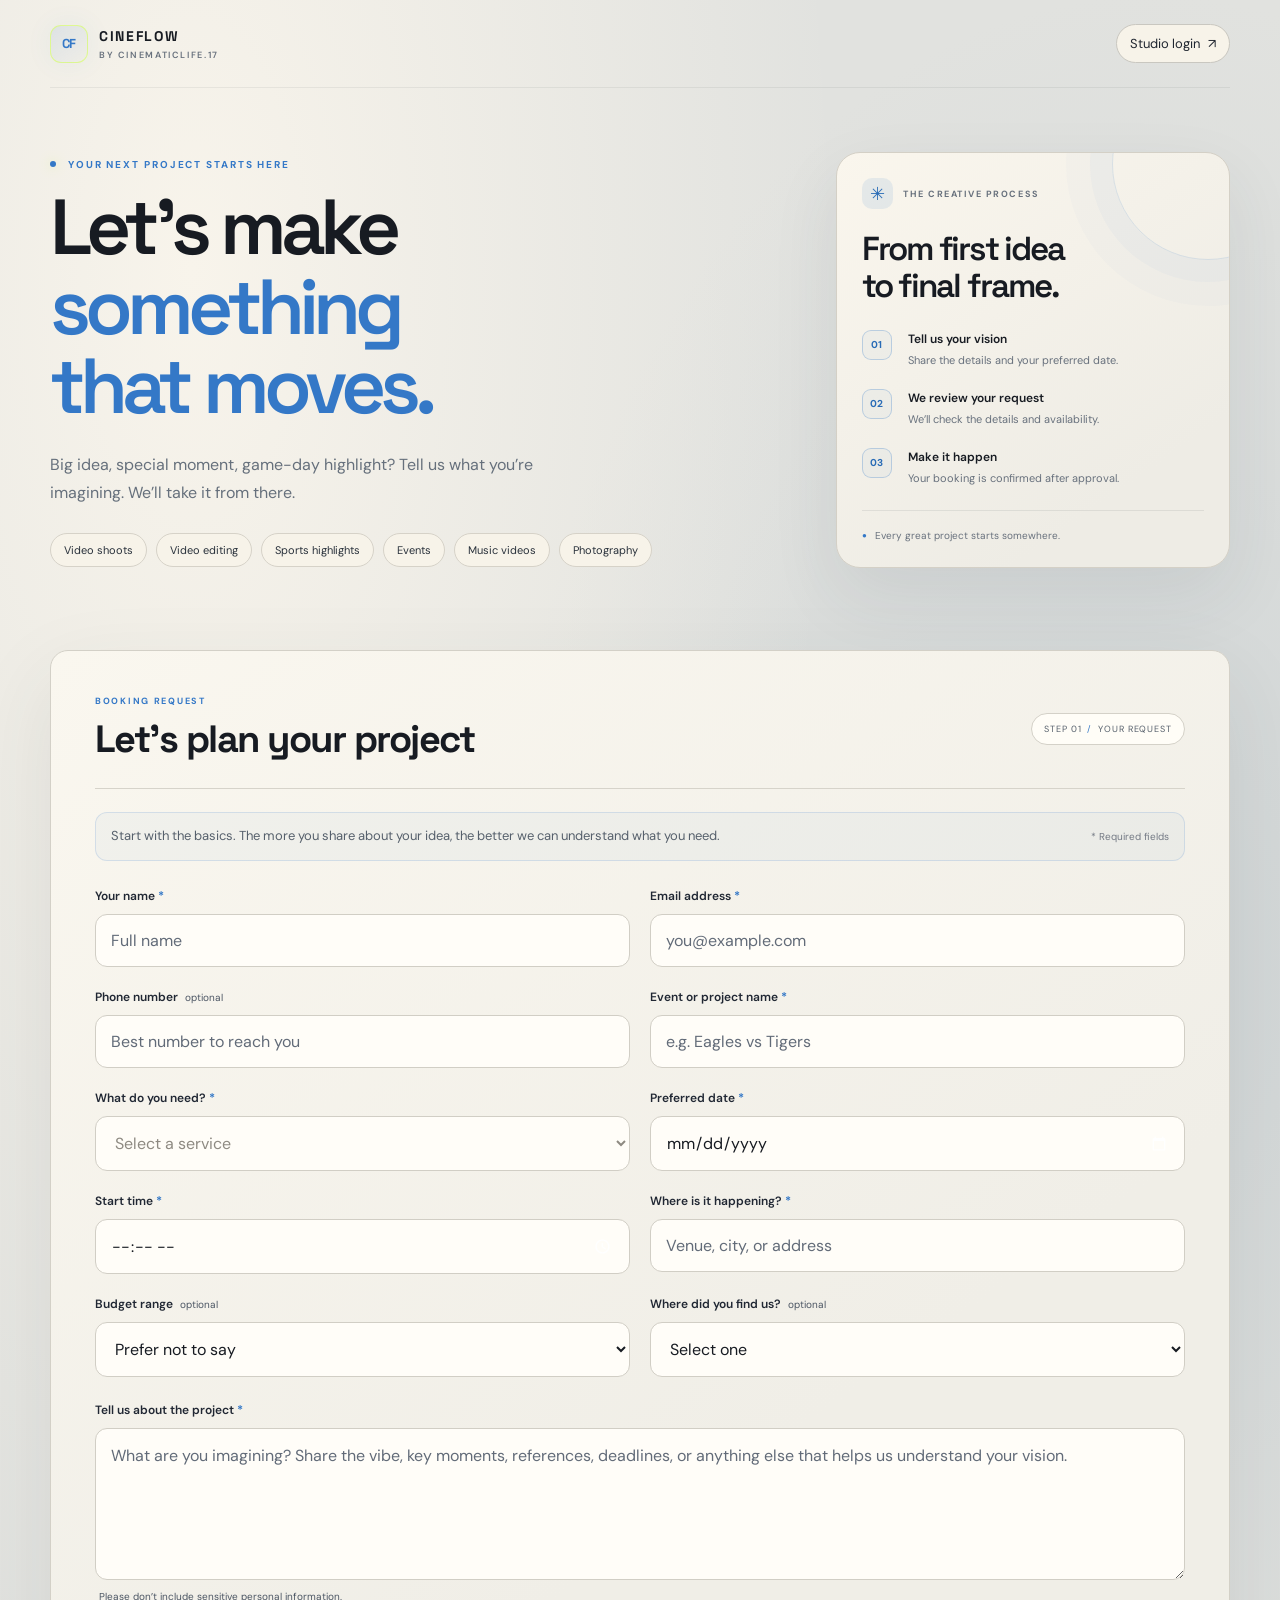
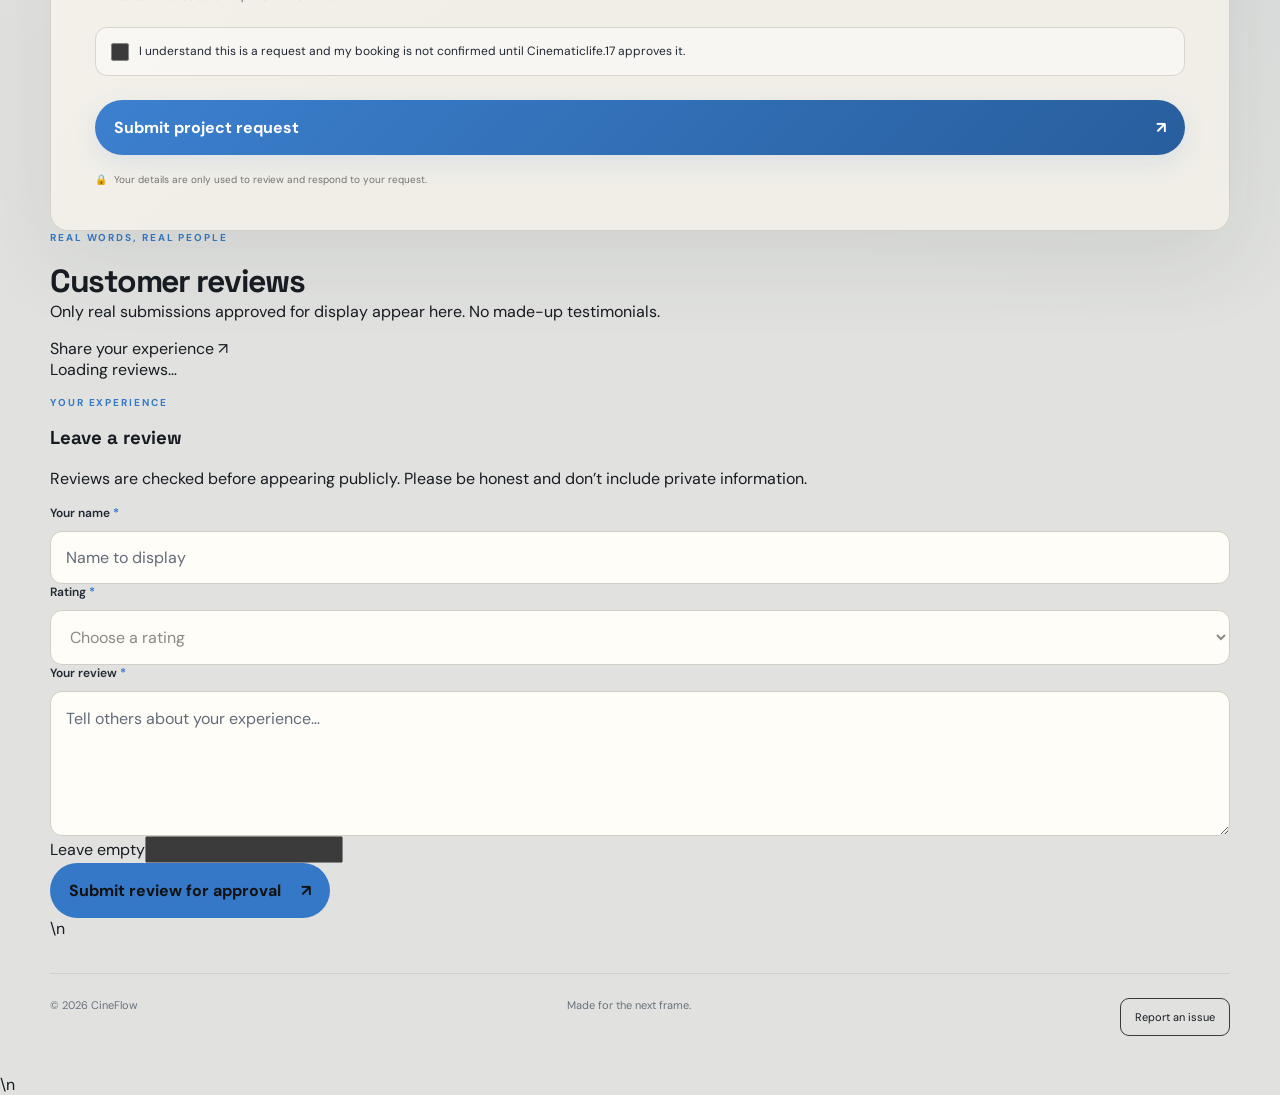
==== commit 9e0e42c8: "Add honest moderated customer reviews section" ====
--- a/index.html
+++ b/index.html
@@ -12,7 +12,7 @@
   <link rel="apple-touch-icon" href="./icon.svg">
   <title>Book a Project | CineFlow</title>
   <meta name="description" content="Request a video shoot, editing project, event coverage, sports highlight, music video, or photography session with Cinematiclife.17.">
-  <link rel="stylesheet" href="styles.css?v=6">
+  <link rel="stylesheet" href="styles.css?v=7">
   <script src="config.js"></script>
 </head>
 <body>
@@ -66,7 +66,7 @@
         <p class="privacy-note"><span aria-hidden="true">🔒</span> Your details are only used to review and respond to your request.</p>
       </form>
     </section>
-    <footer class="site-footer"><span>© <span id="year"></span> CineFlow</span><span>Made for the next frame.</span><button id="report-issue" class="ghost-button" type="button">Report an issue</button></footer>
+<section class="reviews-section" id="reviews" aria-labelledby="reviews-title"><div class="reviews-heading"><div><p class="eyebrow">REAL WORDS, REAL PEOPLE</p><h2 id="reviews-title">Customer reviews</h2><p class="reviews-intro">Only real submissions approved for display appear here. No made-up testimonials.</p></div><a class="text-link" href="#leave-review">Share your experience ↗</a></div><div id="reviews-list" class="reviews-list" aria-live="polite"><p class="reviews-empty">Loading reviews…</p></div><div class="review-form-card" id="leave-review"><p class="eyebrow">YOUR EXPERIENCE</p><h3>Leave a review</h3><p class="review-form-note">Reviews are checked before appearing publicly. Please be honest and don’t include private information.</p><form id="review-form"><div class="review-fields"><label class="field"><span>Your name <b>*</b></span><input name="reviewer_name" required maxlength="80" autocomplete="name" placeholder="Name to display"></label><label class="field"><span>Rating <b>*</b></span><select name="rating" required><option value="" selected disabled>Choose a rating</option><option value="5">★★★★★ — Loved it</option><option value="4">★★★★☆ — Great</option><option value="3">★★★☆☆ — Good</option><option value="2">★★☆☆☆ — Could be better</option><option value="1">★☆☆☆☆ — Not satisfied</option></select></label></div><label class="field review-text-field"><span>Your review <b>*</b></span><textarea name="review_text" required minlength="5" maxlength="1200" rows="4" placeholder="Tell others about your experience…"></textarea></label><label class="review-honeypot" aria-hidden="true">Leave empty<input name="website" tabindex="-1" autocomplete="off"></label><button class="button button-primary" id="review-submit" type="submit"><span>Submit review for approval</span><span>↗</span></button><p id="review-status" class="status-message" role="status" aria-live="polite"></p></form></div></section>\n    <footer class="site-footer"><span>© <span id="year"></span> CineFlow</span><span>Made for the next frame.</span><button id="report-issue" class="ghost-button" type="button">Report an issue</button></footer>
   </main>
 
   <section id="error-overlay" class="error-overlay" role="alertdialog" aria-modal="true" aria-labelledby="error-overlay-title" aria-describedby="error-overlay-summary" hidden>
@@ -83,6 +83,6 @@
       <p class="error-overlay-note">If you were submitting a booking, check the dashboard before trying again to avoid duplicate requests.</p>
     </div>
   </section>
-\n  <script type="module" src="app.js?v=12"></script>
+\n  <script type="module" src="app.js?v=13"></script>
 </body>
 </html>
--- a/styles.css
+++ b/styles.css
@@ -291,4 +291,3 @@
 .error-overlay-actions .ghost-button{color:#252b34;border-color:#c7c9c8}
 .error-overlay-note{margin:16px 0 0!important;font-size:11px!important}
 @media(max-width:480px){.error-overlay{padding:10px}.error-overlay-card{max-height:calc(100dvh - 20px);border-radius:15px;padding:20px}.error-overlay-actions{flex-direction:column}.error-overlay-actions .button,.error-overlay-actions .ghost-button{width:100%}}
-\n\n/* Payment safety and admin tracking */\n.payment-disclosure{margin:14px 0 0;padding:14px 16px;border:1px solid #3478c733;border-radius:12px;background:#3478c70b;color:#303b49;font-size:12px;line-height:1.6}.payment-admin-panel{margin:14px 0;padding:15px;border:1px solid #3478c733;border-radius:12px;background:#3478c70a;color:#202733}.payment-admin-panel p{margin:8px 0;color:#4b5563;font-size:13px}.payment-admin-panel small{display:block;margin-top:10px;color:#4b5563;line-height:1.5}.payment-admin-panel .booking-actions{margin-top:10px}\n
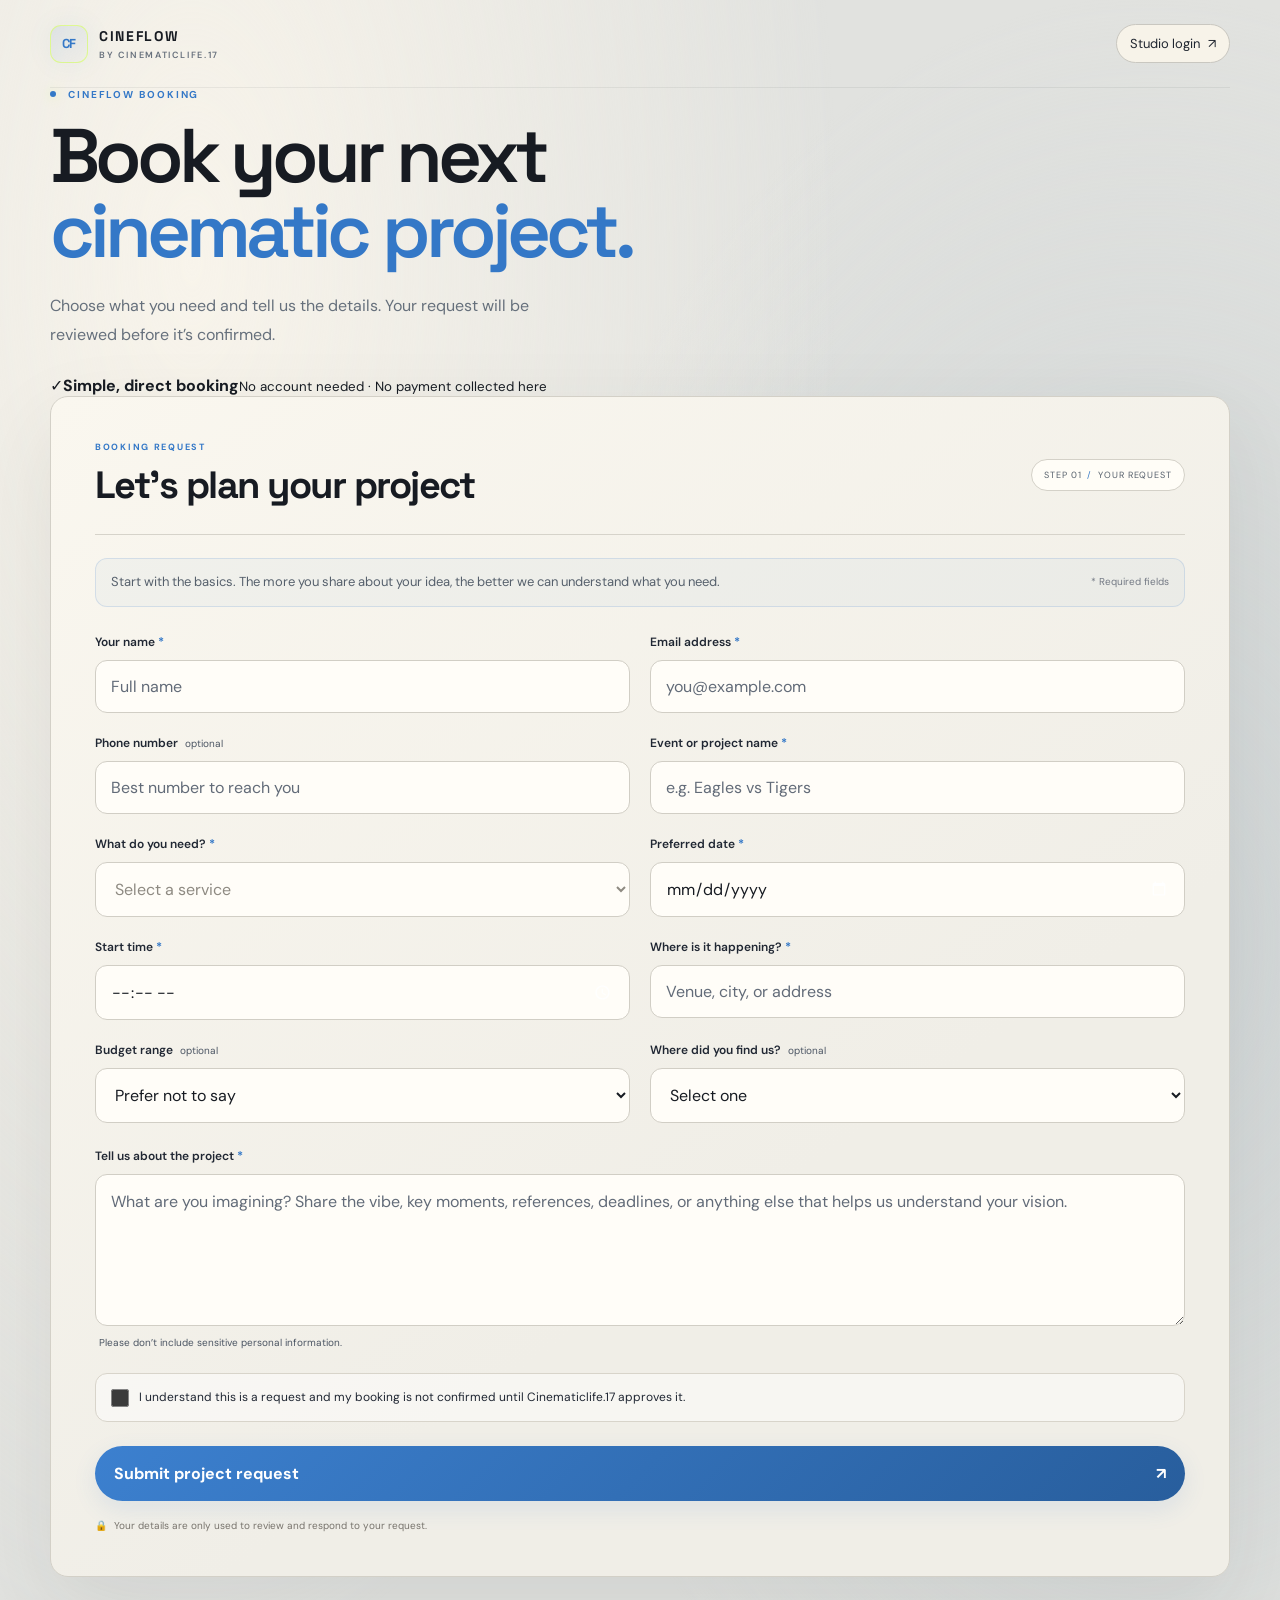
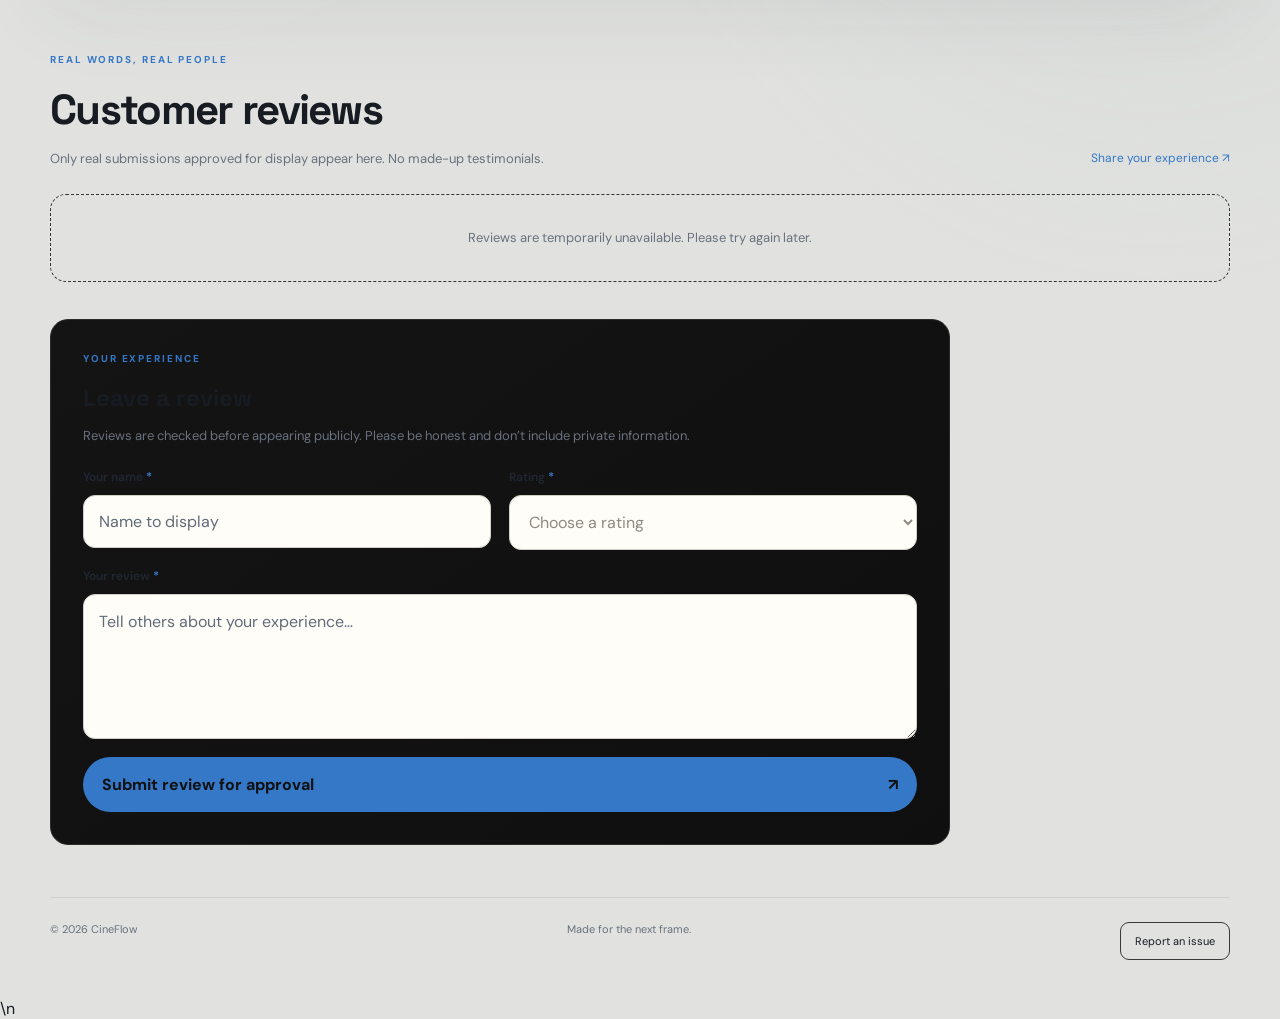
==== commit e1b903f1: "Redesign homepage as booking-first layout" ====
--- a/index.html
+++ b/index.html
@@ -22,26 +22,14 @@
   </header>
 
   <main class="page-shell">
-    <div class="hero-layout">
-      <section class="intro">
-        <p class="eyebrow"><span class="eyebrow-dot"></span> YOUR NEXT PROJECT STARTS HERE</p>
-        <h1>Let’s make<br><span>something that moves.</span></h1>
-        <p class="intro-copy">Big idea, special moment, game-day highlight? Tell us what you’re imagining. We’ll take it from there.</p>
-        <div class="service-tags" aria-label="Available services">
-          <span>Video shoots</span><span>Video editing</span><span>Sports highlights</span><span>Events</span><span>Music videos</span><span>Photography</span>
-        </div>
-      </section>
-      <aside class="process-card" aria-label="How booking works">
-        <div class="process-card-top"><span class="process-icon" aria-hidden="true">✳</span><span class="process-kicker">THE CREATIVE PROCESS</span></div>
-        <p class="process-title">From first idea<br>to final frame.</p>
-        <ol class="process-steps">
-          <li><span>01</span><div><strong>Tell us your vision</strong><small>Share the details and your preferred date.</small></div></li>
-          <li><span>02</span><div><strong>We review your request</strong><small>We’ll check the details and availability.</small></div></li>
-          <li><span>03</span><div><strong>Make it happen</strong><small>Your booking is confirmed after approval.</small></div></li>
-        </ol>
-        <p class="process-footnote"><span aria-hidden="true">●</span> Every great project starts somewhere.</p>
-      </aside>
-    </div>
+    <section class="booking-first-intro" aria-label="CineFlow booking">
+      <div>
+        <p class="eyebrow"><span class="eyebrow-dot"></span> CINEFLOW BOOKING</p>
+        <h1>Book your next<br><span>cinematic project.</span></h1>
+        <p class="intro-copy">Choose what you need and tell us the details. Your request will be reviewed before it’s confirmed.</p>
+      </div>
+      <div class="booking-trust"><span class="booking-trust-icon">✓</span><span><strong>Simple, direct booking</strong><small>No account needed · No payment collected here</small></span></div>
+    </section>
 
     <section class="form-card" aria-labelledby="booking-title">
       <div class="form-heading"><div><p class="eyebrow">BOOKING REQUEST</p><h2 id="booking-title">Let’s plan your project</h2></div><span class="step-label">STEP 01 <span aria-hidden="true">/</span> YOUR REQUEST</span></div>
@@ -66,7 +54,9 @@
         <p class="privacy-note"><span aria-hidden="true">🔒</span> Your details are only used to review and respond to your request.</p>
       </form>
     </section>
-<section class="reviews-section" id="reviews" aria-labelledby="reviews-title"><div class="reviews-heading"><div><p class="eyebrow">REAL WORDS, REAL PEOPLE</p><h2 id="reviews-title">Customer reviews</h2><p class="reviews-intro">Only real submissions approved for display appear here. No made-up testimonials.</p></div><a class="text-link" href="#leave-review">Share your experience ↗</a></div><div id="reviews-list" class="reviews-list" aria-live="polite"><p class="reviews-empty">Loading reviews…</p></div><div class="review-form-card" id="leave-review"><p class="eyebrow">YOUR EXPERIENCE</p><h3>Leave a review</h3><p class="review-form-note">Reviews are checked before appearing publicly. Please be honest and don’t include private information.</p><form id="review-form"><div class="review-fields"><label class="field"><span>Your name <b>*</b></span><input name="reviewer_name" required maxlength="80" autocomplete="name" placeholder="Name to display"></label><label class="field"><span>Rating <b>*</b></span><select name="rating" required><option value="" selected disabled>Choose a rating</option><option value="5">★★★★★ — Loved it</option><option value="4">★★★★☆ — Great</option><option value="3">★★★☆☆ — Good</option><option value="2">★★☆☆☆ — Could be better</option><option value="1">★☆☆☆☆ — Not satisfied</option></select></label></div><label class="field review-text-field"><span>Your review <b>*</b></span><textarea name="review_text" required minlength="5" maxlength="1200" rows="4" placeholder="Tell others about your experience…"></textarea></label><label class="review-honeypot" aria-hidden="true">Leave empty<input name="website" tabindex="-1" autocomplete="off"></label><button class="button button-primary" id="review-submit" type="submit"><span>Submit review for approval</span><span>↗</span></button><p id="review-status" class="status-message" role="status" aria-live="polite"></p></form></div></section>\n    <footer class="site-footer"><span>© <span id="year"></span> CineFlow</span><span>Made for the next frame.</span><button id="report-issue" class="ghost-button" type="button">Report an issue</button></footer>
+<section class="reviews-section" id="reviews" aria-labelledby="reviews-title"><div class="reviews-heading"><div><p class="eyebrow">REAL WORDS, REAL PEOPLE</p><h2 id="reviews-title">Customer reviews</h2><p class="reviews-intro">Only real submissions approved for display appear here. No made-up testimonials.</p></div><a class="text-link" href="#leave-review">Share your experience ↗</a></div><div id="reviews-list" class="reviews-list" aria-live="polite"><p class="reviews-empty">Loading reviews…</p></div><div class="review-form-card" id="leave-review"><p class="eyebrow">YOUR EXPERIENCE</p><h3>Leave a review</h3><p class="review-form-note">Reviews are checked before appearing publicly. Please be honest and don’t include private information.</p><form id="review-form"><div class="review-fields"><label class="field"><span>Your name <b>*</b></span><input name="reviewer_name" required maxlength="80" autocomplete="name" placeholder="Name to display"></label><label class="field"><span>Rating <b>*</b></span><select name="rating" required><option value="" selected disabled>Choose a rating</option><option value="5">★★★★★ — Loved it</option><option value="4">★★★★☆ — Great</option><option value="3">★★★☆☆ — Good</option><option value="2">★★☆☆☆ — Could be better</option><option value="1">★☆☆☆☆ — Not satisfied</option></select></label></div><label class="field review-text-field"><span>Your review <b>*</b></span><textarea name="review_text" required minlength="5" maxlength="1200" rows="4" placeholder="Tell others about your experience…"></textarea></label><label class="review-honeypot" aria-hidden="true">Leave empty<input name="website" tabindex="-1" autocomplete="off"></label><button class="button button-primary" id="review-submit" type="submit"><span>Submit review for approval</span><span>↗</span></button><p id="review-status" class="status-message" role="status" aria-live="polite"></p></form></div></section>
+
+    <footer class="site-footer"><span>© <span id="year"></span> CineFlow</span><span>Made for the next frame.</span><button id="report-issue" class="ghost-button" type="button">Report an issue</button></footer>
   </main>
 
   <section id="error-overlay" class="error-overlay" role="alertdialog" aria-modal="true" aria-labelledby="error-overlay-title" aria-describedby="error-overlay-summary" hidden>
--- a/styles.css
+++ b/styles.css
@@ -291,3 +291,5 @@
 .error-overlay-actions .ghost-button{color:#252b34;border-color:#c7c9c8}
 .error-overlay-note{margin:16px 0 0!important;font-size:11px!important}
 @media(max-width:480px){.error-overlay{padding:10px}.error-overlay-card{max-height:calc(100dvh - 20px);border-radius:15px;padding:20px}.error-overlay-actions{flex-direction:column}.error-overlay-actions .button,.error-overlay-actions .ghost-button{width:100%}}
+
+.reviews-section{padding:76px 0 18px;display:grid;gap:24px}.reviews-heading{display:flex;justify-content:space-between;align-items:flex-end;gap:24px}.reviews-heading h2{font-size:clamp(30px,4vw,42px);margin:0 0 12px}.reviews-intro,.review-form-note{color:var(--muted);font-size:13px;line-height:1.7;max-width:640px;margin:12px 0 0}.text-link{font-size:12px;color:var(--accent);white-space:nowrap;padding-bottom:4px}.reviews-list{display:grid;grid-template-columns:repeat(3,minmax(0,1fr));gap:12px}.reviews-empty{grid-column:1/-1;border:1px dashed #343434;border-radius:16px;padding:32px;text-align:center;color:var(--muted);font-size:13px;line-height:1.7}.reviews-empty h3{color:var(--text);font-size:18px;margin:12px 0 6px}.reviews-empty p{margin:0}.reviews-empty-mark{color:var(--accent);font-size:22px}.review-card{border:1px solid #2b2b2b;border-radius:15px;padding:20px;background:linear-gradient(145deg,#141414,#0e0e0e);min-width:0}.review-stars{color:var(--accent);letter-spacing:.12em;font-size:14px;margin:0 0 14px}.review-quote{font-size:14px;line-height:1.75;white-space:pre-wrap;overflow-wrap:anywhere;margin:0 0 20px;color:#e5e1d9}.review-byline{border-top:1px solid #292929;padding-top:13px;color:var(--muted);font-size:10px;margin:0;line-height:1.6}.review-form-card{max-width:900px;border:1px solid #2b2b2b;border-radius:18px;padding:clamp(20px,4vw,32px);background:linear-gradient(145deg,#141414,#0f0f0f)}.review-form-card h3{font-size:24px;margin:0}.review-fields{display:grid;grid-template-columns:1fr 1fr;gap:18px;margin-top:22px}.review-text-field{margin-top:18px}.review-form-card .button{margin-top:18px;width:100%}.review-honeypot{position:absolute!important;left:-10000px!important;width:1px;height:1px;overflow:hidden}@media(max-width:760px){.reviews-heading{align-items:flex-start;flex-direction:column;gap:14px}.reviews-list{grid-template-columns:1fr}.review-fields{grid-template-columns:1fr}.reviews-section{padding-top:52px}.text-link{white-space:normal}}
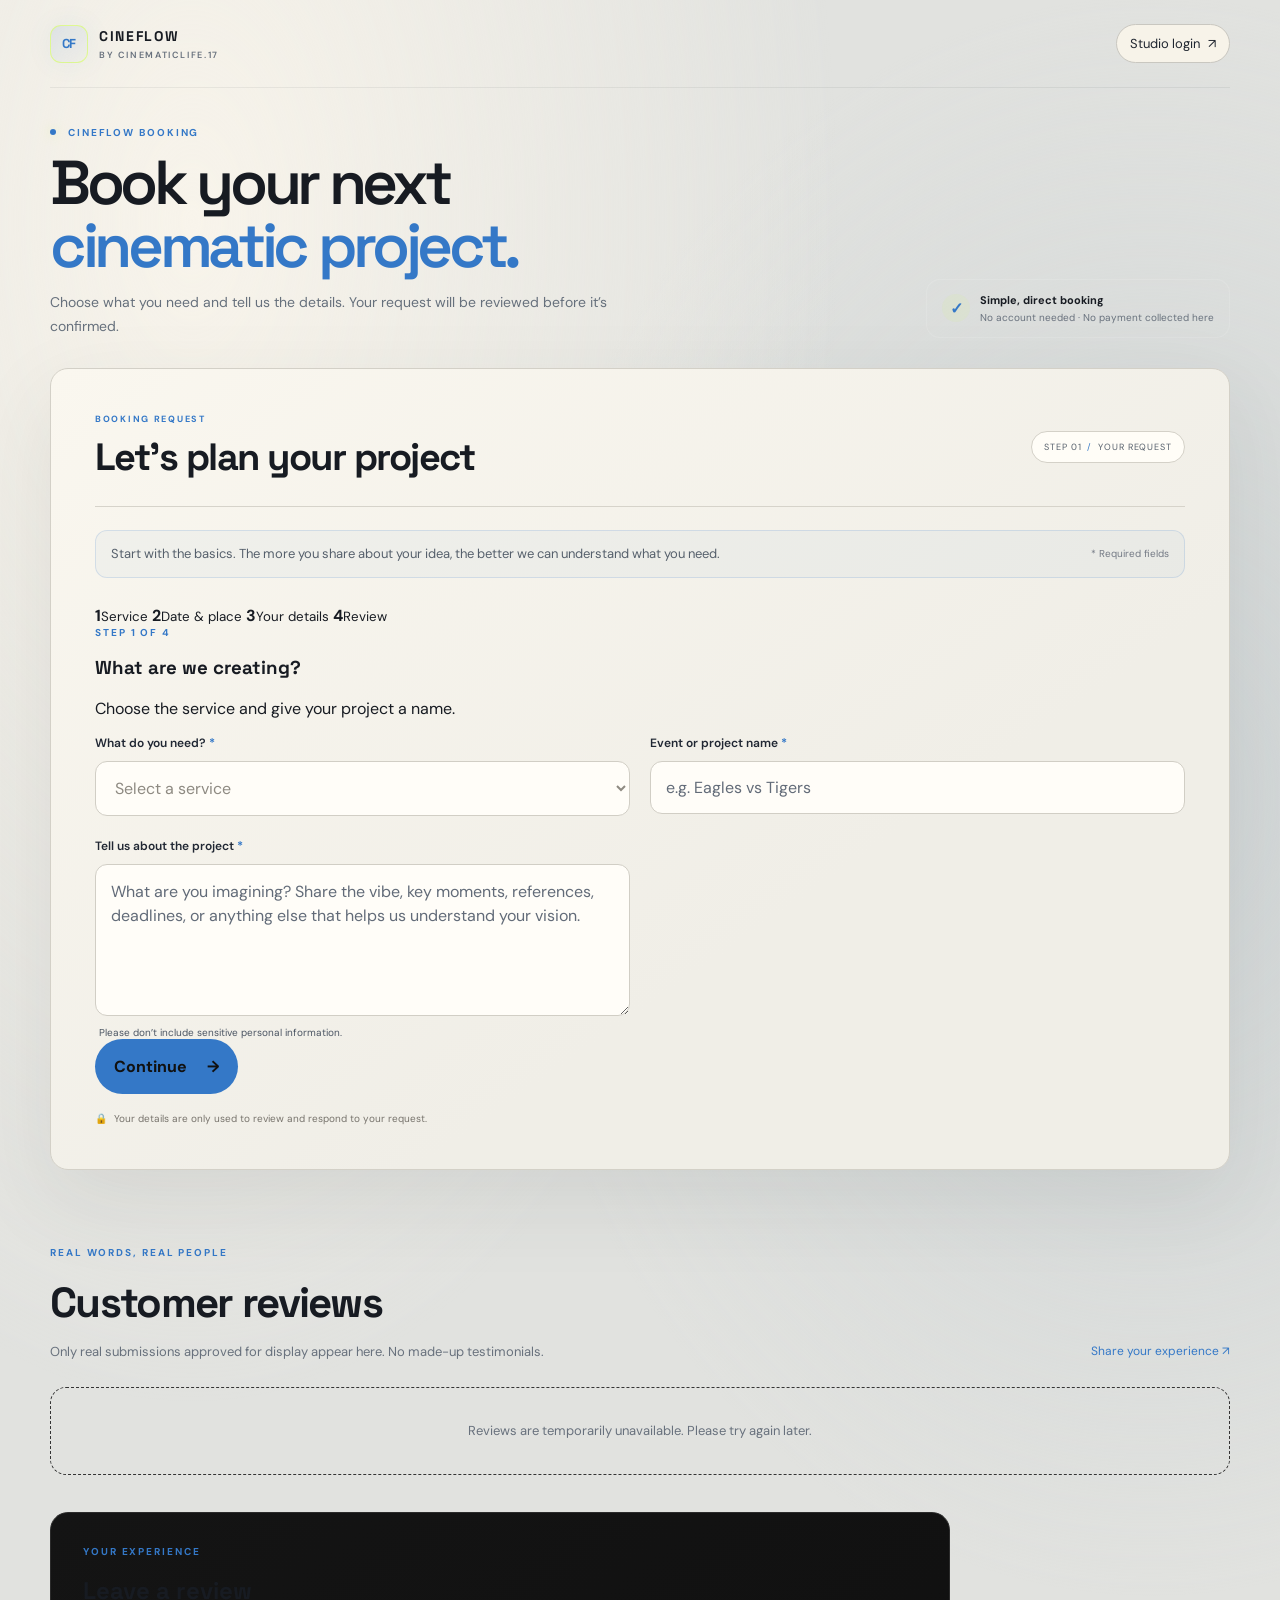
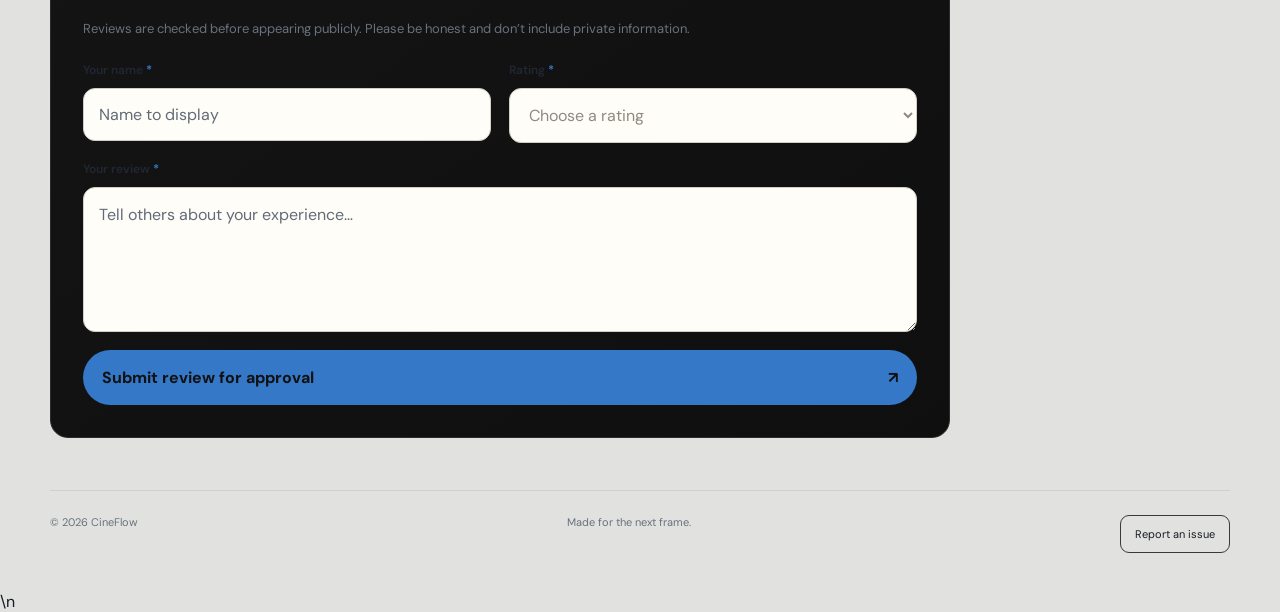
==== commit dd922824: "Build step-by-step booking form layout" ====
--- a/index.html
+++ b/index.html
@@ -12,7 +12,7 @@
   <link rel="apple-touch-icon" href="./icon.svg">
   <title>Book a Project | CineFlow</title>
   <meta name="description" content="Request a video shoot, editing project, event coverage, sports highlight, music video, or photography session with Cinematiclife.17.">
-  <link rel="stylesheet" href="styles.css?v=7">
+  <link rel="stylesheet" href="styles.css?v=8">
   <script src="config.js"></script>
 </head>
 <body>
@@ -35,21 +35,52 @@
       <div class="form-heading"><div><p class="eyebrow">BOOKING REQUEST</p><h2 id="booking-title">Let’s plan your project</h2></div><span class="step-label">STEP 01 <span aria-hidden="true">/</span> YOUR REQUEST</span></div>
       <p class="form-note">Start with the basics. The more you share about your idea, the better we can understand what you need. <span class="required-note">* Required fields</span></p>
       <form id="booking-form">
-        <div class="field-grid">
-          <label class="field"><span>Your name <b>*</b></span><input name="client_name" autocomplete="name" required maxlength="100" placeholder="Full name"></label>
-          <label class="field"><span>Email address <b>*</b></span><input name="client_email" type="email" autocomplete="email" required maxlength="254" placeholder="you@example.com"></label>
-          <label class="field"><span>Phone number <small>optional</small></span><input name="client_phone" type="tel" autocomplete="tel" maxlength="40" placeholder="Best number to reach you"></label>
-          <label class="field"><span>Event or project name <b>*</b></span><input name="event_name" required maxlength="120" placeholder="e.g. Eagles vs Tigers"></label>
-          <label class="field"><span>What do you need? <b>*</b></span><select name="service" required><option value="" disabled selected>Select a service</option><option>Video shoot</option><option>Video editing</option><option>Sports highlights</option><option>Event coverage</option><option>Music video</option><option>Photography</option><option>Other</option></select></label>
-          <label class="field"><span>Preferred date <b>*</b></span><input name="requested_date" type="date" required></label>
-          <label class="field"><span>Start time <b>*</b></span><input name="requested_time" type="time" required></label>
-          <label class="field"><span>Where is it happening? <b>*</b></span><input name="location" required maxlength="200" placeholder="Venue, city, or address"></label>
-          <label class="field"><span>Budget range <small>optional</small></span><select name="budget_range"><option value="">Prefer not to say</option><option>Under $100</option><option>$100–$250</option><option>$250–$500</option><option>$500–$1,000</option><option>$1,000+</option><option>Let’s discuss</option></select></label>
-          <label class="field"><span>Where did you find us? <small>optional</small></span><select name="referral_source"><option value="">Select one</option><option>Instagram</option><option>TikTok</option><option>YouTube</option><option>Referral</option><option>Website</option><option>Other</option></select></label>
+        <div class="booking-progress" aria-label="Booking steps">
+          <div class="booking-progress-track"><span id="booking-progress-fill"></span></div>
+          <div class="booking-progress-steps">
+            <span class="booking-step-indicator active" data-step-indicator="0"><b>1</b><small>Service</small></span>
+            <span class="booking-step-indicator" data-step-indicator="1"><b>2</b><small>Date &amp; place</small></span>
+            <span class="booking-step-indicator" data-step-indicator="2"><b>3</b><small>Your details</small></span>
+            <span class="booking-step-indicator" data-step-indicator="3"><b>4</b><small>Review</small></span>
+          </div>
         </div>
-        <label class="field message-field"><span>Tell us about the project <b>*</b></span><textarea name="project_details" required maxlength="3000" rows="5" placeholder="What are you imagining? Share the vibe, key moments, references, deadlines, or anything else that helps us understand your vision."></textarea><small class="field-help">Please don’t include sensitive personal information.</small></label>
-        <label class="consent"><input type="checkbox" required><span>I understand this is a request and my booking is not confirmed until Cinematiclife.17 approves it.</span></label>
-        <button class="button button-primary submit-button" type="submit"><span>Submit project request</span><span aria-hidden="true">↗</span></button>
+        <section class="booking-step-panel active" data-step="0" aria-labelledby="step-service-title">
+          <div class="booking-step-title"><p class="eyebrow">STEP 1 OF 4</p><h3 id="step-service-title">What are we creating?</h3><p>Choose the service and give your project a name.</p></div>
+          <div class="field-grid">
+            <label class="field"><span>What do you need? <b>*</b></span><select name="service" required><option value="" disabled selected>Select a service</option><option>Video shoot</option><option>Video editing</option><option>Sports highlights</option><option>Event coverage</option><option>Music video</option><option>Photography</option><option>Other</option></select></label>
+            <label class="field"><span>Event or project name <b>*</b></span><input name="event_name" required maxlength="120" placeholder="e.g. Eagles vs Tigers"></label>
+            <label class="field"><span>Tell us about the project <b>*</b></span><textarea name="project_details" required maxlength="3000" rows="5" placeholder="What are you imagining? Share the vibe, key moments, references, deadlines, or anything else that helps us understand your vision."></textarea><small class="field-help">Please don’t include sensitive personal information.</small></label>
+          </div>
+        </section>
+        <section class="booking-step-panel" data-step="1" aria-labelledby="step-date-title" hidden>
+          <div class="booking-step-title"><p class="eyebrow">STEP 2 OF 4</p><h3 id="step-date-title">When and where?</h3><p>These are your preferred details, not a live availability confirmation.</p></div>
+          <div class="field-grid">
+            <label class="field"><span>Preferred date <b>*</b></span><input name="requested_date" type="date" required></label>
+            <label class="field"><span>Start time <b>*</b></span><input name="requested_time" type="time" required></label>
+            <label class="field"><span>Where is it happening? <b>*</b></span><input name="location" required maxlength="200" placeholder="Venue, city, or address"></label>
+          </div>
+        </section>
+        <section class="booking-step-panel" data-step="2" aria-labelledby="step-details-title" hidden>
+          <div class="booking-step-title"><p class="eyebrow">STEP 3 OF 4</p><h3 id="step-details-title">How can we reach you?</h3><p>Add your contact details and anything else you’d like to share.</p></div>
+          <div class="field-grid">
+            <label class="field"><span>Your name <b>*</b></span><input name="client_name" autocomplete="name" required maxlength="100" placeholder="Full name"></label>
+            <label class="field"><span>Email address <b>*</b></span><input name="client_email" type="email" autocomplete="email" required maxlength="254" placeholder="you@example.com"></label>
+            <label class="field"><span>Phone number <small>optional</small></span><input name="client_phone" type="tel" autocomplete="tel" maxlength="40" placeholder="Best number to reach you"></label>
+            <label class="field"><span>Budget range <small>optional</small></span><select name="budget_range"><option value="">Prefer not to say</option><option>Under $100</option><option>$100–$250</option><option>$250–$500</option><option>$500–$1,000</option><option>$1,000+</option><option>Let’s discuss</option></select></label>
+            <label class="field"><span>Where did you find us? <small>optional</small></span><select name="referral_source"><option value="">Select one</option><option>Instagram</option><option>TikTok</option><option>YouTube</option><option>Referral</option><option>Website</option><option>Other</option></select></label>
+          </div>
+        </section>
+        <section class="booking-step-panel" data-step="3" aria-labelledby="step-review-title" hidden>
+          <div class="booking-step-title"><p class="eyebrow">STEP 4 OF 4</p><h3 id="step-review-title">Review your request</h3><p>Check everything before sending. You can go back to make changes.</p></div>
+          <div id="booking-review-summary" class="booking-review-summary"></div>
+          <label class="consent"><input type="checkbox" name="booking_consent" required><span>I understand this is a request and my booking is not confirmed until Cinematiclife.17 approves it.</span></label>
+        </section>
+        <div class="booking-step-actions">
+          <button class="button button-secondary" id="booking-back" type="button" hidden>← Back</button>
+          <span class="booking-step-spacer"></span>
+          <button class="button button-primary" id="booking-continue" type="button"><span>Continue</span><span aria-hidden="true">→</span></button>
+          <button class="button button-primary submit-button" id="booking-submit" type="submit" hidden><span>Submit project request</span><span aria-hidden="true">↗</span></button>
+        </div>
         <p id="form-status" class="status-message" role="status" aria-live="polite"></p>
         <p class="privacy-note"><span aria-hidden="true">🔒</span> Your details are only used to review and respond to your request.</p>
       </form>
@@ -73,6 +104,6 @@
       <p class="error-overlay-note">If you were submitting a booking, check the dashboard before trying again to avoid duplicate requests.</p>
     </div>
   </section>
-\n  <script type="module" src="app.js?v=13"></script>
+\n  <script type="module" src="app.js?v=14"></script>
 </body>
 </html>
--- a/styles.css
+++ b/styles.css
@@ -293,3 +293,26 @@
 @media(max-width:480px){.error-overlay{padding:10px}.error-overlay-card{max-height:calc(100dvh - 20px);border-radius:15px;padding:20px}.error-overlay-actions{flex-direction:column}.error-overlay-actions .button,.error-overlay-actions .ghost-button{width:100%}}
 
 .reviews-section{padding:76px 0 18px;display:grid;gap:24px}.reviews-heading{display:flex;justify-content:space-between;align-items:flex-end;gap:24px}.reviews-heading h2{font-size:clamp(30px,4vw,42px);margin:0 0 12px}.reviews-intro,.review-form-note{color:var(--muted);font-size:13px;line-height:1.7;max-width:640px;margin:12px 0 0}.text-link{font-size:12px;color:var(--accent);white-space:nowrap;padding-bottom:4px}.reviews-list{display:grid;grid-template-columns:repeat(3,minmax(0,1fr));gap:12px}.reviews-empty{grid-column:1/-1;border:1px dashed #343434;border-radius:16px;padding:32px;text-align:center;color:var(--muted);font-size:13px;line-height:1.7}.reviews-empty h3{color:var(--text);font-size:18px;margin:12px 0 6px}.reviews-empty p{margin:0}.reviews-empty-mark{color:var(--accent);font-size:22px}.review-card{border:1px solid #2b2b2b;border-radius:15px;padding:20px;background:linear-gradient(145deg,#141414,#0e0e0e);min-width:0}.review-stars{color:var(--accent);letter-spacing:.12em;font-size:14px;margin:0 0 14px}.review-quote{font-size:14px;line-height:1.75;white-space:pre-wrap;overflow-wrap:anywhere;margin:0 0 20px;color:#e5e1d9}.review-byline{border-top:1px solid #292929;padding-top:13px;color:var(--muted);font-size:10px;margin:0;line-height:1.6}.review-form-card{max-width:900px;border:1px solid #2b2b2b;border-radius:18px;padding:clamp(20px,4vw,32px);background:linear-gradient(145deg,#141414,#0f0f0f)}.review-form-card h3{font-size:24px;margin:0}.review-fields{display:grid;grid-template-columns:1fr 1fr;gap:18px;margin-top:22px}.review-text-field{margin-top:18px}.review-form-card .button{margin-top:18px;width:100%}.review-honeypot{position:absolute!important;left:-10000px!important;width:1px;height:1px;overflow:hidden}@media(max-width:760px){.reviews-heading{align-items:flex-start;flex-direction:column;gap:14px}.reviews-list{grid-template-columns:1fr}.review-fields{grid-template-columns:1fr}.reviews-section{padding-top:52px}.text-link{white-space:normal}}
+
+
+/* Booking-first layout: put the request at the center of the experience */
+.booking-first-intro{display:flex;align-items:flex-end;justify-content:space-between;gap:28px;padding:38px 0 30px}
+.booking-first-intro>div:first-child{max-width:720px}
+.booking-first-intro h1{font-size:clamp(38px,5.2vw,62px);line-height:1.02;letter-spacing:-.07em;margin:0 0 14px}
+.booking-first-intro h1 span{color:var(--accent)}
+.booking-first-intro .eyebrow{margin-bottom:12px}
+.booking-first-intro .intro-copy{font-size:14px;line-height:1.65;margin:0;max-width:560px}
+.booking-trust{display:flex;align-items:center;gap:10px;padding:13px 15px;border:1px solid #ffffff1c;border-radius:14px;background:#ffffff05;flex:none}
+.booking-trust-icon{display:grid;place-items:center;width:28px;height:28px;border-radius:50%;background:#d7ff6417;color:var(--accent);font-weight:800}
+.booking-trust strong,.booking-trust small{display:block}
+.booking-trust strong{font-size:11px;margin-bottom:4px}
+.booking-trust small{font-size:10px;color:var(--muted)}
+.form-card{scroll-margin-top:18px}
+@media(max-width:700px){
+ .booking-first-intro{display:block;padding:27px 0 22px}
+ .booking-first-intro h1{font-size:clamp(36px,10vw,49px);margin-bottom:11px}
+ .booking-first-intro .intro-copy{font-size:13px;max-width:440px}
+ .booking-trust{margin-top:17px;width:100%;padding:10px 12px}
+ .form-heading h2{font-size:25px}
+ .form-note{display:block;font-size:12px;padding:11px 12px}
+}
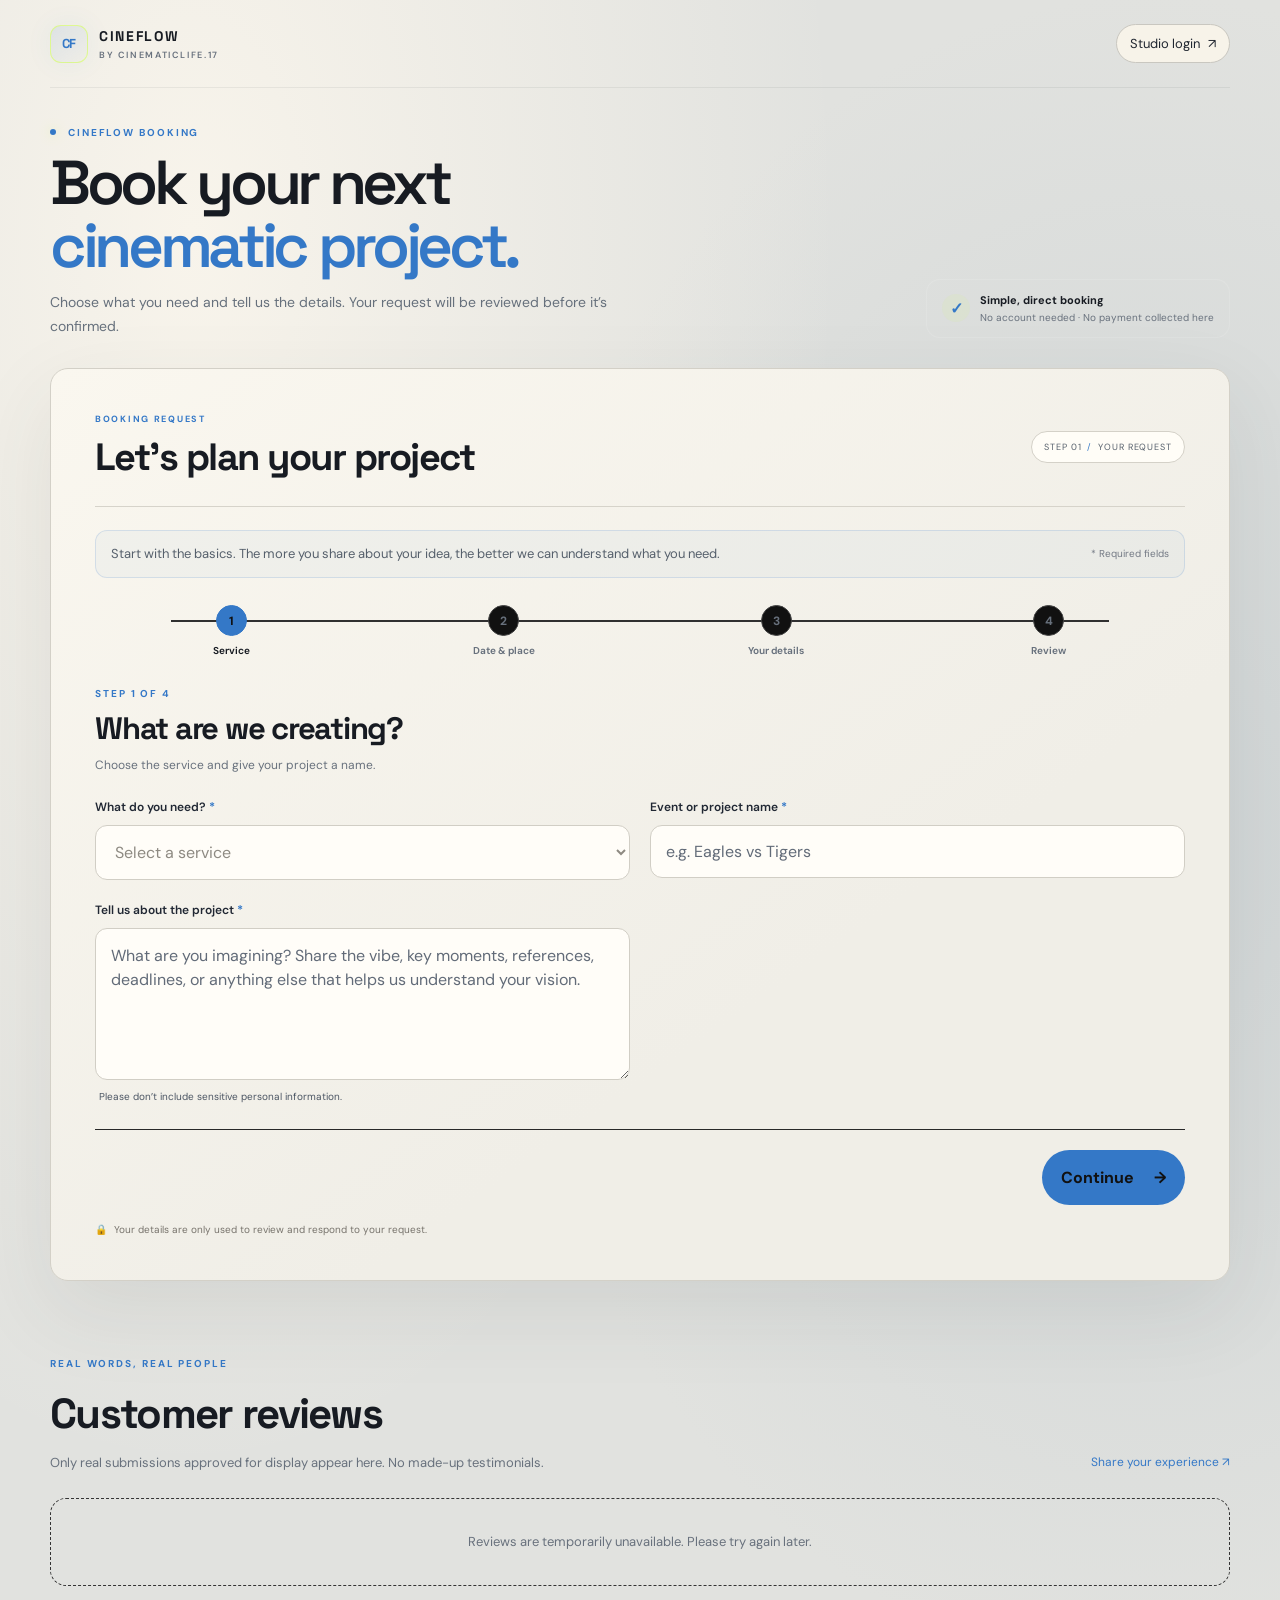
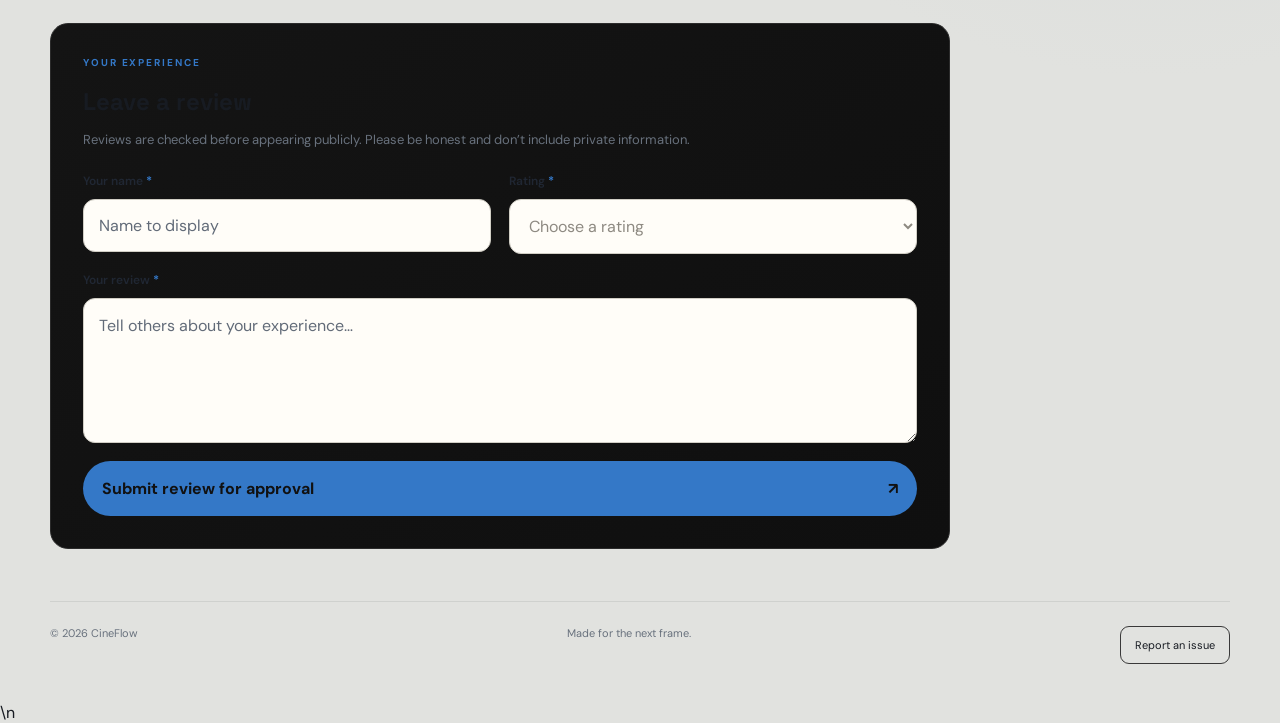
==== commit e7c7b064: "Refresh booking script cache version" ====
--- a/index.html
+++ b/index.html
@@ -104,6 +104,6 @@
       <p class="error-overlay-note">If you were submitting a booking, check the dashboard before trying again to avoid duplicate requests.</p>
     </div>
   </section>
-\n  <script type="module" src="app.js?v=14"></script>
+\n  <script type="module" src="app.js?v=15"></script>
 </body>
 </html>
--- a/styles.css
+++ b/styles.css
@@ -316,3 +316,44 @@
  .form-heading h2{font-size:25px}
  .form-note{display:block;font-size:12px;padding:11px 12px}
 }
+
+
+/* Step-by-step booking wizard */
+.booking-progress{position:relative;margin:24px 0 30px;padding:0 4px}
+.booking-progress-track{position:absolute;left:7%;right:7%;top:15px;height:2px;background:#303030;overflow:hidden}
+.booking-progress-track span{display:block;width:0;height:100%;background:var(--accent);transition:width .22s ease}
+.booking-progress-steps{position:relative;display:grid;grid-template-columns:repeat(4,minmax(0,1fr));gap:8px}
+.booking-step-indicator{display:flex;align-items:center;flex-direction:column;gap:8px;color:var(--muted);text-align:center}
+.booking-step-indicator b{display:grid;place-items:center;width:31px;height:31px;border-radius:50%;border:1px solid #454545;background:#111;font-size:12px;z-index:1}
+.booking-step-indicator small{font-size:10px;font-weight:650;white-space:nowrap}
+.booking-step-indicator.active,.booking-step-indicator.complete{color:var(--text)}
+.booking-step-indicator.active b,.booking-step-indicator.complete b{background:var(--accent);border-color:var(--accent);color:#111}
+.booking-step-panel[hidden]{display:none!important}
+.booking-step-title{margin:0 0 23px}
+.booking-step-title .eyebrow{margin:0 0 8px}
+.booking-step-title h3{font-size:clamp(23px,4vw,31px);letter-spacing:-.04em;margin:0 0 8px}
+.booking-step-title>p:last-child{font-size:12px;line-height:1.6;color:var(--muted);margin:0}
+.booking-step-panel .field-grid{grid-template-columns:repeat(2,minmax(0,1fr))}
+.booking-step-panel [name="project_details"]{min-height:130px}
+.booking-step-actions{display:flex;align-items:center;gap:10px;margin-top:26px;padding-top:20px;border-top:1px solid #282828}
+.booking-step-spacer{flex:1}
+.booking-step-actions .button{min-height:48px}
+.booking-step-actions .button[hidden]{display:none!important}
+.button-secondary{background:#1a1a1a;border:1px solid #3a3a3a;color:var(--text)}
+.button-secondary:hover{border-color:#666}
+.booking-review-summary{display:grid;gap:0;border:1px solid #2a2a2a;border-radius:13px;overflow:hidden;margin-bottom:22px}
+.booking-review-row{display:grid;grid-template-columns:minmax(100px,.65fr) minmax(0,1.35fr);gap:12px;padding:12px 14px;border-bottom:1px solid #272727;font-size:12px;line-height:1.5}
+.booking-review-row:last-child{border-bottom:0}
+.booking-review-row>span{color:var(--muted)}
+.booking-review-row strong{font-weight:600;overflow-wrap:anywhere;white-space:pre-wrap}
+.booking-step-panel .consent{margin-top:18px}
+@media(max-width:560px){
+ .booking-progress{margin:20px 0 25px}
+ .booking-step-indicator small{font-size:9px}
+ .booking-step-indicator b{width:29px;height:29px}
+ .booking-progress-track{top:14px}
+ .booking-step-panel .field-grid{grid-template-columns:1fr}
+ .booking-step-actions{gap:8px}
+ .booking-step-actions .button{padding:12px 14px;font-size:12px}
+ .booking-review-row{grid-template-columns:1fr;gap:3px;padding:11px 12px}
+}
